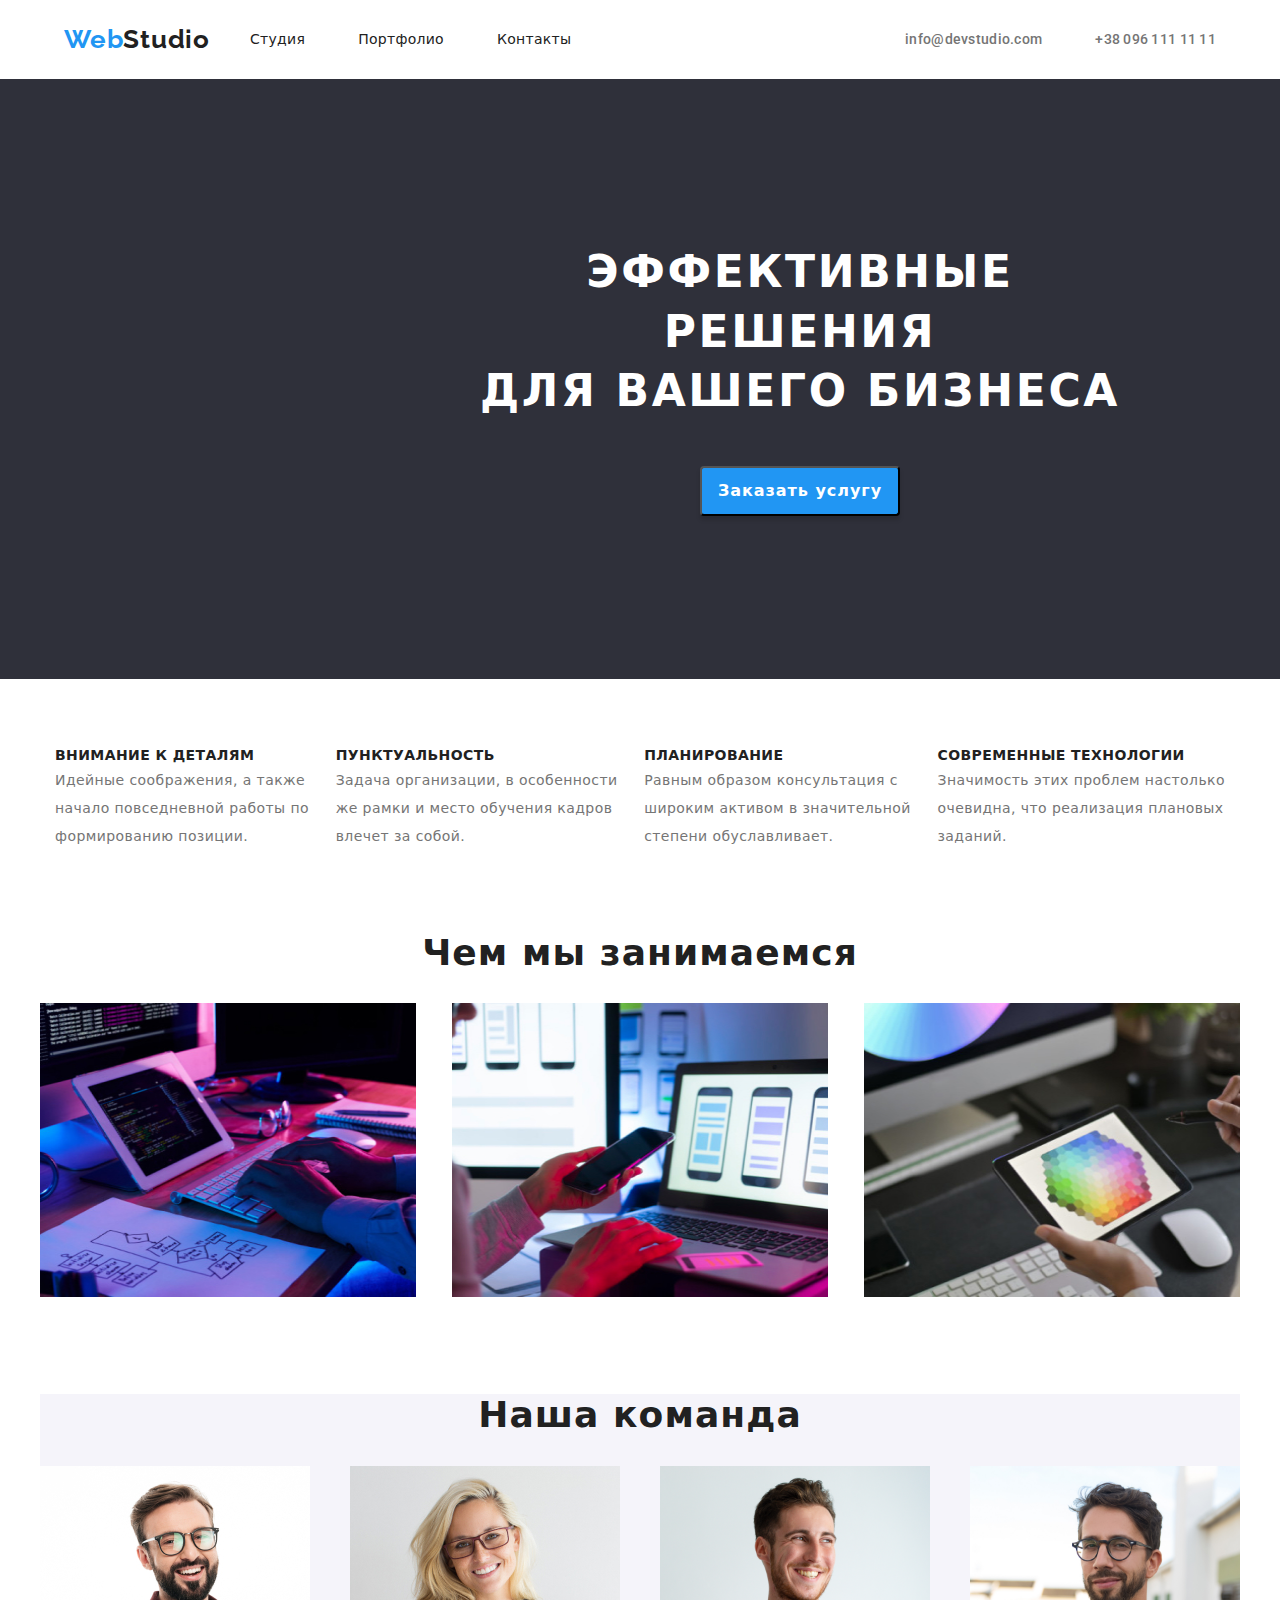
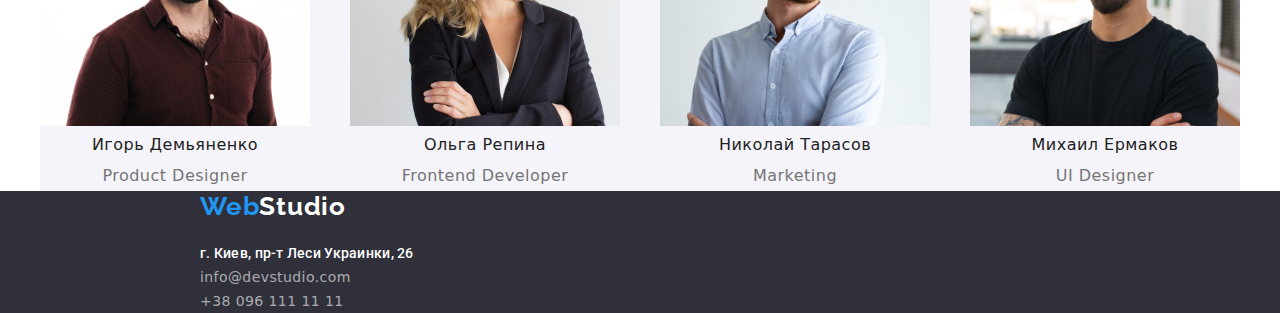
==== index.html @ b2a63601 "ы" ====
<!DOCTYPE html>
<html lang="en">
<head>
    <meta charset="UTF-8">
    <meta http-equiv="X-UA-Compatible" content="IE=edge">
    <meta name="viewport" content="width=device-width, initial-scale=1.0">
    <title>Document</title>
    <link rel="stylesheet" href="./css/styles.css">
    <link rel="preconnect" href="https://fonts.googleapis.com">
<link rel="preconnect" href="https://fonts.gstatic.com" crossorigin>
<link href="https://fonts.googleapis.com/css2?family=Raleway:wght@700&family=Roboto:wght@400;500;700;900&display=swap" rel="stylesheet">
<link rel="stylesheet" href="https://cdn.jsdelivr.net/npm/modern-normalize@1.1.0/modern-normalize.min.css">
</head>
<body>

<header class="container">
        <nav class="conteiner-item">
            <a class="headr-logo" href=""><span>Web</span>Studio</a>
            <ul class="list-nav">
                <li  class="item"><a href="#" class="navigations-list">Студия</a></li>
                <li class="item"><a href="./portfolio.html" class="navigations-list">Портфолио</a></li>
                <li class="item"><a href="#" class="navigations-list">Контакты</a></li>
            </ul>
        </nav>
        <ul class="contact-header">
            <li class="item"><a href="mailto:info@devstudio.com" class="contact-link-headr">info@devstudio.com</a></li>
            <li class="item" ><a href="tel:+380961111111" class="contact-link-headr">+38 096 111 11 11</a></li>
        </ul>
</header>
<main>
    <section class="hero">
    <h1 class="hero-style">Эффективные решения <br> для вашего бизнеса</h1>
    <div class="button">
            <button type="button" class="button-main">Заказать услугу</button>
    </div>
    </section>
    <section class="container-peculiarities">
        <div class="container-list">
        <ul class="card-set">
            <li class="item-peculiarities">
                <div class="item-card">
                <h2 class="work">Внимание к деталям</h2>
                <p class="texts">Идейные соображения, а также <br> начало повседневной работы по <br> формированию позиции.</p>
                </div>
            </li>

            <li class="item-peculiarities">
                <div class="item-card">
                <h2 class="work">Пунктуальность</h2>
                <p class="texts">Задача организации, в особенности <br> же рамки и место обучения кадров <br> влечет за собой.</p>
            </div>
            </li>
            <li class="item-peculiarities">
                <div class="item-card">
                <h2 class="work">Планирование</h2>
                <p class="texts">Равным образом консультация с <br> широким активом в значительной <br> степени обуславливает.</p>
                </div>
            </li>
            <li class="item-peculiarities">
                <div class="item-card">
                <h2 class="work">Современные технологии</h2>
                <p class="texts">Значимость этих проблем настолько <br> очевидна, что реализация плановых <br> заданий.</p>
                </div>
            </li>
        </ul>
    </div>
    </section>
    <section class="container-main">
        <div class="name-main">
        <h2 class="work-m">Чем мы занимаемся</h2>
    </div>
        <ul class="main-work">
            <div class="work-img">
            <li><img src="./images/im1.jpg" width="376" height="294" alt="разработка сайтов"></li>
            <li><img src="./images/im2.jpg" width="376" height="294" alt="кроссплатформенность"></li>
            <li><img src="./images/im3.jpg" width="376" height="294" alt="веб дизайн"></li>
            </div>
        </ul>
    </section>
    <section class="list-team">
        <div class="name-main">
        <h2 class="work-m">Наша команда</h2>
    </div>
        <ul class="list-m">
            <div class="list">
            <li class="list-teams">
                <img src="./images/im4.jpg" width="270" height="260" alt="фото Игорь Демьяненко">
                <h2 class="list-name">Игорь Демьяненко</h2>
                <p class="list-photo">Product Designer</p>
            </li>
            <li class="list-teams"><img src="./images/im6.jpg" width="270" height="260" alt="фото Ольга Репина">
            <h2 class="list-name">Ольга Репина</h2>
            <p class="list-photo">Frontend Developer</p>
            </li>
            <li class="list-teams"><img src="./images/im7.jpg" width="270" height="260" alt="фото Николай Тарасов">
            <h2 class="list-name">Николай Тарасов</h2>
            <p class="list-photo">Marketing</p>
            </li>
            <li class="list-teams"><img src="./images/im8.jpg" width="270" height="260" alt="фото Михаил Ермаков">
            <h2 class="list-name">Михаил Ермаков</h2>
            <p class="list-photo">UI Designer</p>
            </li>
            </div>
        </ul>
    </section>
</main>
<footer class="informations">
    <section class="footer-informations">
        <div class="logo-footer2">
            <a class="logo-footer" href=""><span>Web</span>Studio</a>
        </div>
        <div class="logo-footer2">
            <address class="add">г. Киев, пр-т Леси Украинки, 26</address>
        </div>
        <ul class="contact">
            <div class="logo-footer3">
            <li><a href="mailto:info@devstudio.com" class="contact-link">info@devstudio.com</a></li>
            </div>
            <div class="logo-footer4">
            <li><a href="tel:+380961111111" class="contact-link">+38 096 111 11 11</a></li>
            </div>
        </ul>
    </section>
</footer>
</body>
</html>
---- css/styles.css ----
:root {
  --akcent-color: #2196f3;
  --second-color: #757575;
  --background: #f5f4fa;
  --white-color: #ffffff;
  --color-text: #212121;
}
body{
    font-family: 'Roboto', sans-serif;
    background-color: var(--white-color);
    color: #212121;
    font-style: normal;
    font-weight: normal;
    font-size: 16px;
    line-height: 1;
    font-weight: 400;

  }
h1,
h2,
h3,
h4,
h5,
h6,
p,
ul{
    margin: 0;
}
.headr-logo{
  font-family: 'Raleway';
  font-style: normal;
  font-weight: bold;
  font-size: 26px;
  line-height: 1.19;
  letter-spacing: 0.03em;
  color: var(--color-text);
  text-decoration: none;
  display: flex;
}
.headr-logo:focus, .headr-logo:hover{
  text-decoration: underline var(--akcent-color);
}
.navigations-list{
  font-size: 14px;
  font-weight: 500;
  line-height: 1.1;
  letter-spacing: 0.02em;
  color: var(--color-text);
  text-decoration: none;

}
.contact-link{
  font-style: normal;
  font-weight: 500;
  text-decoration: none;
  font-size: 14px;
  line-height: 1.7;
  letter-spacing: 0.03em;
  color: rgba(255, 255, 255, 0.6);
}
.button-main:focus,
.button-main:hover,
.button-main{
  color: var(--white-color);
  background: var(--akcent-color);
  font-weight: 700;
  font-size: 16px;
  line-height: 1.8;
  letter-spacing: 0.06em;
  box-shadow: 0px 4px 4px rgba(0, 0, 0, 0.15);
  border-radius: 4px;
  cursor: pointer;
}
.button-control:focus,
.button-control:hover{
color: var(--akcent-color);
cursor: pointer;
}
h2{
font-size: 18px;
line-height: 0.44;
letter-spacing: 0.06em;
}
.texts{
font-size: 14px;
line-height: 2;
letter-spacing: 0.03em;
color: var(--second-color)

}
.text{
line-height: 1.9;
letter-spacing: 0.03em;
color: var(--second-color)
}
.list-photo{
font-size: 16px;
line-height: 1.9;
letter-spacing: 0.03em;
color: var(--second-color)
}
.list-name{
  font-weight: 500;
  font-size: 16px;
  line-height: 1.9;
  letter-spacing: 0.03em;
}
.navigations-list:hover, .contact-link:hover, .navigations-list:focus, .contact-link:focus, .contact-link-headr:focus, .contact-link-headr:hover{
color: var(--akcent-color)
}
li{
  list-style-type:none;
}
.add{
  font-family: 'Roboto';
  font-style: normal;
  font-weight: 500;
  font-size: 14px;
  line-height: 1.7;
  letter-spacing: 0.02em;
color: var(--white-color);
margin-top: 20px;
text-decoration: none;
}
footer{
  background-color: #2F303A;
}
.button-control{
  font-family: 'Roboto';
  font-weight: 500;
  font-size: 16px;
  line-height: 1.6;
  text-align: center;
  letter-spacing: 0.03em;
  color: var(--color-text);
  background-color: var(--background);
  border: none;
  border-radius: 4px;
  cursor: pointer;
}
.work{
font-size: 14px;
font-weight: 700;
font-weight: bold;
font-size: 14px;
line-height: 1.4;
letter-spacing: 0.03em;
text-transform: uppercase;
  
}
.logo-footer{
  font-family: 'Raleway';
  font-style: normal;
  font-weight: bold;
  font-size: 26px;
  line-height: 1.19;
  letter-spacing: 0.03em;
  color:var(--white-color);
  text-decoration: none;
}
.logo-footer span, .headr-logo span{
  color: var(--akcent-color)
}
.list-team{
background-color: var(--background);
font-size: 16px;
font-weight: 500;
line-height: 1.2;
letter-spacing: 0.03em;
}
.color-hero{
  background-color: var(--white-color)
}
.headr-logo, .logo-list{
  cursor: pointer;
}
.work-m{
  font-weight: bold;
  font-size: 36px;
  line-height: 1.16;
  letter-spacing: 0.03em;
  color: var(--color-text)
}
.hero-style{
  font-weight: 900;
  font-size: 44px;
  line-height: 1.36;
  text-align: center;
  letter-spacing: 0.06em;
  text-transform: uppercase;
  color: var(--white-color);
}
.hero{
  background-color: #2F303A;
}
.contact-link-headr{
font-family:'Roboto';
font-style: normal;
font-weight: 500;
font-size: 14px;
line-height: 1.4;
letter-spacing: 0.02em;
color: var(--second-color);
text-decoration: none;
}
.meta-if{
font-weight: bold;
font-size: 18px;
line-height: 2;
letter-spacing: 0.06em;
color: var(--color-text);
}
.container{
  display: flex;
  width: 1200px;
  margin-left: auto;
  margin-right: auto;
  align-items: center;
  padding: 24px;
}
.contact-header{
  display: flex;
  margin-left: auto;
  align-items: center;
  justify-content: space-between;
  padding: 0;
}
.conteiner-item{
  display: flex;
  align-items: center;
}
.list-nav{
display: flex;
align-items: center
}
.contact-header .item:not(:last-child){
  margin-right: 53px;
}
.list-nav .item:not(:last-child){
  margin-right: 53px;
}
.hero{
  display: flex;
  width: 1600px;
  height: 600px;
  margin-left: auto;
  margin-right: auto;
  margin-bottom: 67px;
flex-direction: column;
align-items: center;
justify-content: center;
  
}
.hero-style{
  display: block;
  width: 696px;
}
.button-main{
  display: flex;
  width: 200px;
  height: 50px;
  align-items: center;
  justify-content: center;
  align-items: center;
  margin-top: 45px;
}
.card-set{
  display: flex;
  width: 1170px;
  margin-left: auto;
  margin-right: auto;
  margin-bottom: 82px;
  padding: 0;
  justify-content: space-between;
}
.container-main{
  width: 1200px;
  margin-left: auto;
  margin-right: auto;
  margin-bottom: 94px;
  text-align: center;
}
  .name-main{
    display: flex;
    margin-bottom: 30px;
    text-align: center;
    justify-content: space-around;
}
.work-img{
  display: flex;
  justify-content: space-between;
}
.main-work{
  padding: 0;
}

.list-team{
  width: 1200px;
  margin-left: auto;
  margin-right: auto;
  align-items: flex-start;
}
.list-m{
  padding: 0;
}
  
.list{
  display: flex;
  flex-basis: calc(100%/ 4);
  flex-wrap: wrap;
  padding: 0;
  list-style: none;
  justify-content: space-between;
  text-align: center;}
  
.footer-informations{
  width: 1600px;
  margin-left: auto; 
  margin-right: auto; 
  text-align: left;
}
.logo-footer2, .logo-footer3, .logo-footer4{
  display: flex;
  width: 1200px;
  margin-left: auto; 
  margin-right: auto;
  padding: 0;
}
.contact{
  padding: 0;
}

.struducture{
  max-width: 1200px;
  padding: 5px;
  margin-left: auto;
  margin-right: auto;
  margin-bottom: 18px;
}
.button-cont{
  width: 611px;
  text-align: center;
  margin-left: auto;
  margin-right: auto;
  padding: 0;
}
.button-cont{
width: 611px;
display: flex;
text-align: center;
margin-left: auto;
margin-right: auto;
margin-bottom: 50px;
}
.button-control{
  display: block;
  margin-left: auto;
  margin-right: auto;
}
.meta{
  display: flex;
  flex-basis: calc(100%/ 9);
  flex-wrap: wrap;
  padding: 0;
  list-style: none;
  justify-content: space-between;
  text-align: left;
  align-items: flex-start;
}
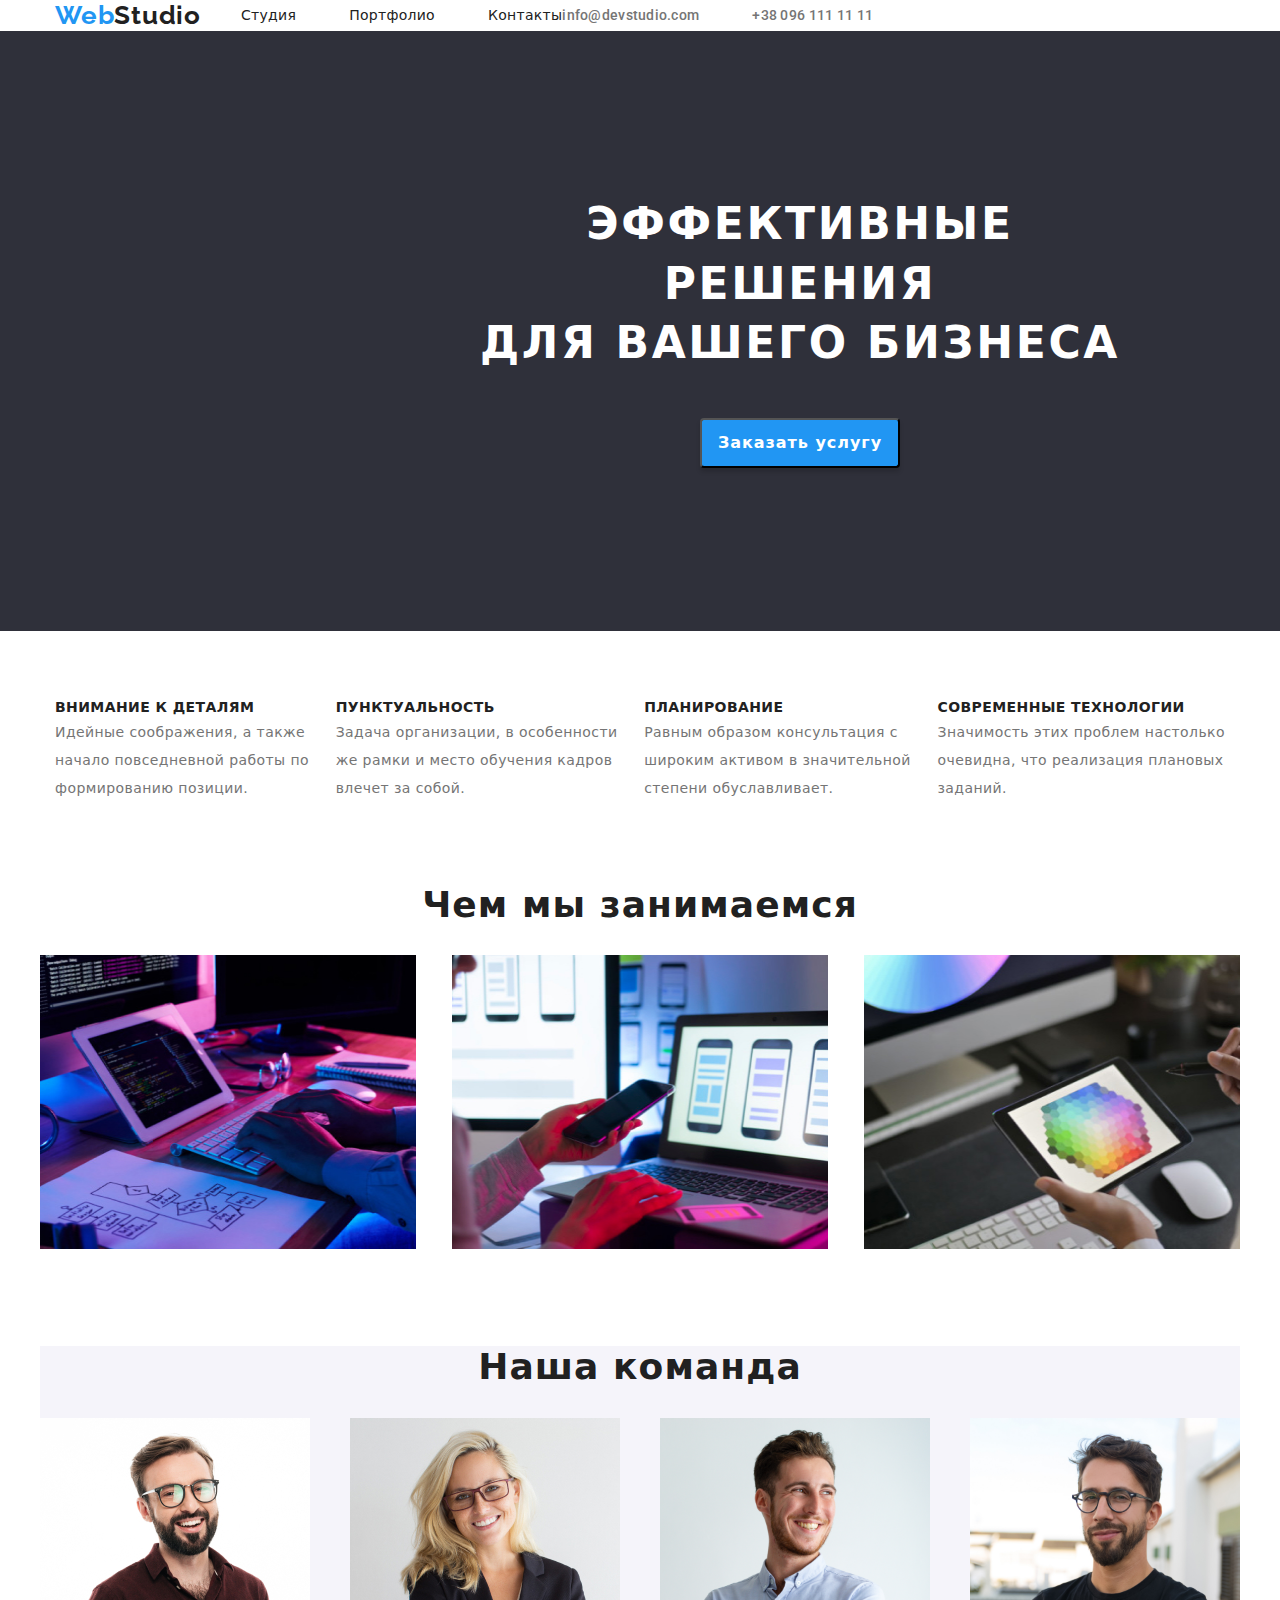
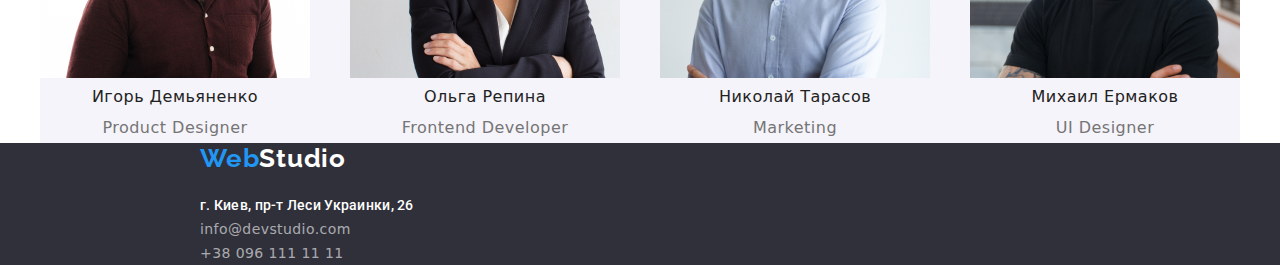
==== commit 563bcd67: "ы" ====
--- a/index.html
+++ b/index.html
@@ -13,7 +13,8 @@
 </head>
 <body>
 
-<header class="container">
+<header class="header">
+    <div class="container">
         <nav class="conteiner-item">
             <a class="headr-logo" href=""><span>Web</span>Studio</a>
             <ul class="list-nav">
@@ -22,10 +23,13 @@
                 <li class="item"><a href="#" class="navigations-list">Контакты</a></li>
             </ul>
         </nav>
+        </div>
+        <div class="container">
         <ul class="contact-header">
             <li class="item"><a href="mailto:info@devstudio.com" class="contact-link-headr">info@devstudio.com</a></li>
             <li class="item" ><a href="tel:+380961111111" class="contact-link-headr">+38 096 111 11 11</a></li>
         </ul>
+    </div>
 </header>
 <main>
     <section class="hero">
--- a/css/styles.css
+++ b/css/styles.css
@@ -211,13 +211,24 @@
 letter-spacing: 0.06em;
 color: var(--color-text);
 }
+header{
+  display: flex;
+  width: 1200px;
+  margin-left: auto;
+  margin-right: auto;
+  align-items: center;
+  padding-left: 15px;
+  padding-right: 15px;
+}
+}
 .container{
-  display: flex;
-  width: 1200px;
-  margin-left: auto;
-  margin-right: auto;
-  align-items: center;
-  padding: 24px;
+  /* display: flex;
+  width: 1200px;
+  margin-left: auto;
+  margin-right: auto;
+  align-items: center;
+  padding-left: 15px;
+  padding-right: 15px; */
 }
 .contact-header{
   display: flex;
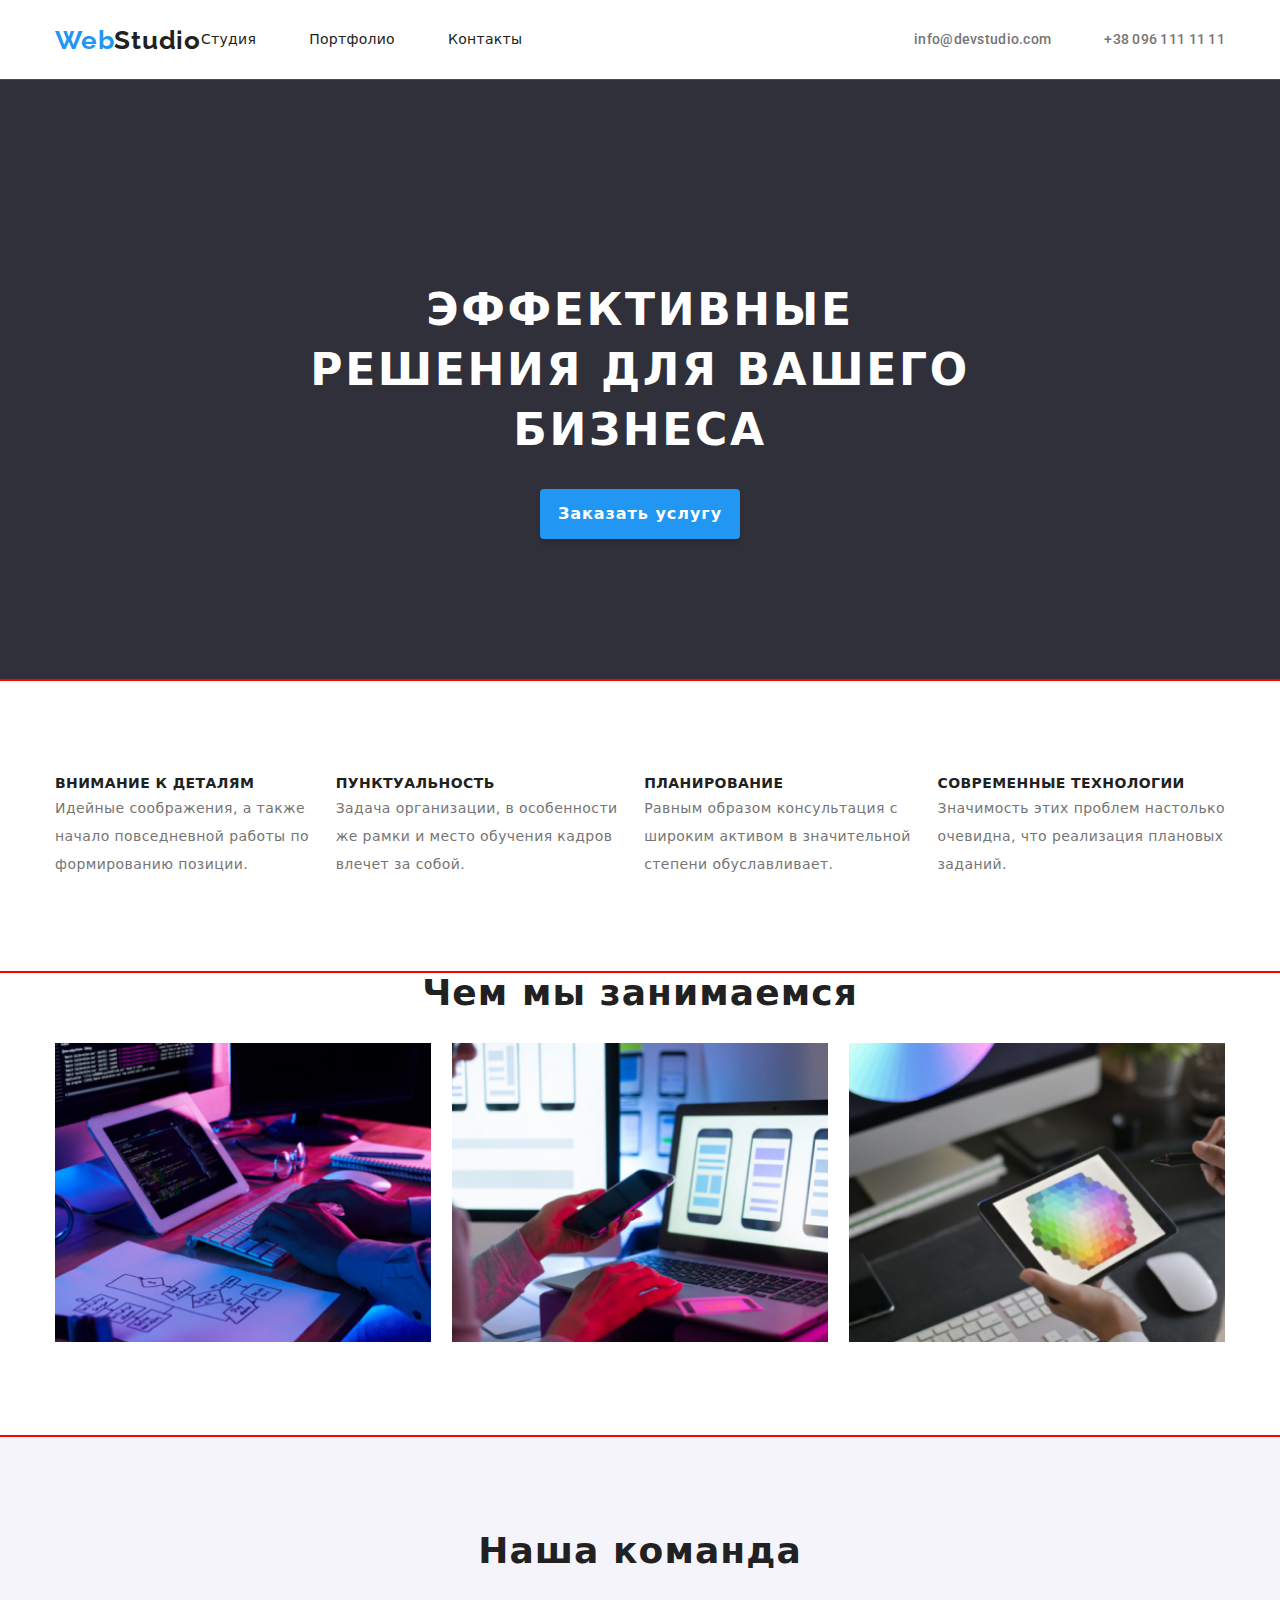
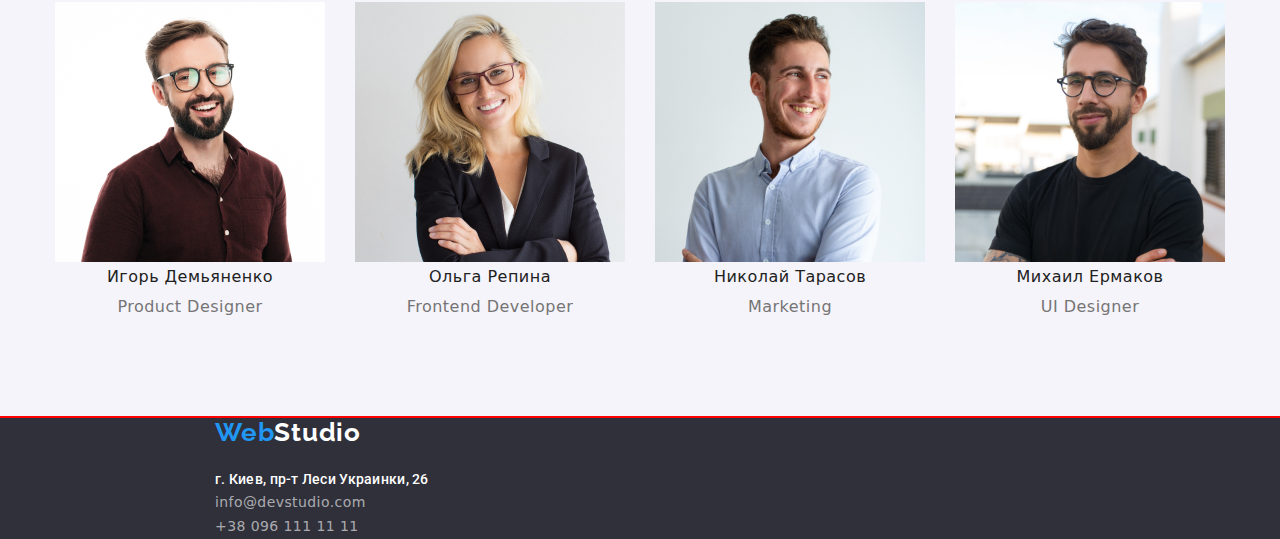
==== commit c7571deb: "help" ====
--- a/index.html
+++ b/index.html
@@ -14,17 +14,21 @@
 <body>
 
 <header class="header">
-    <div class="container">
+    <div class="container header-flex-container">
         <nav class="conteiner-item">
             <a class="headr-logo" href=""><span>Web</span>Studio</a>
             <ul class="list-nav">
-                <li  class="item"><a href="#" class="navigations-list">Студия</a></li>
-                <li class="item"><a href="./portfolio.html" class="navigations-list">Портфолио</a></li>
-                <li class="item"><a href="#" class="navigations-list">Контакты</a></li>
+                <li  class="item">
+                    <a href="#" class="navigations-list">Студия</a>
+                </li>
+                <li class="item">
+                    <a href="./portfolio.html" class="navigations-list">Портфолио</a>
+                </li>
+                <li class="item">
+                    <a href="#" class="navigations-list">Контакты</a>
+                </li>
             </ul>
-        </nav>
-        </div>
-        <div class="container">
+        </nav>               
         <ul class="contact-header">
             <li class="item"><a href="mailto:info@devstudio.com" class="contact-link-headr">info@devstudio.com</a></li>
             <li class="item" ><a href="tel:+380961111111" class="contact-link-headr">+38 096 111 11 11</a></li>
@@ -32,14 +36,17 @@
     </div>
 </header>
 <main>
-    <section class="hero">
-    <h1 class="hero-style">Эффективные решения <br> для вашего бизнеса</h1>
-    <div class="button">
-            <button type="button" class="button-main">Заказать услугу</button>
-    </div>
+    <section class="hero outline">
+        <div class="container">
+            <h1 class="hero-style">Эффективные решения для вашего бизнеса</h1>
+            <div class="button-main-flex">
+                <button type="button" class="button-main">Заказать услугу</button>  
+            </div>                     
+        </div>   
     </section>
-    <section class="container-peculiarities">
-        <div class="container-list">
+    
+    <section class="container-peculiarities section outline">
+        <div class="container">
         <ul class="card-set">
             <li class="item-peculiarities">
                 <div class="item-card">
@@ -47,7 +54,6 @@
                 <p class="texts">Идейные соображения, а также <br> начало повседневной работы по <br> формированию позиции.</p>
                 </div>
             </li>
-
             <li class="item-peculiarities">
                 <div class="item-card">
                 <h2 class="work">Пунктуальность</h2>
@@ -69,61 +75,71 @@
         </ul>
     </div>
     </section>
-    <section class="container-main">
-        <div class="name-main">
-        <h2 class="work-m">Чем мы занимаемся</h2>
-    </div>
-        <ul class="main-work">
-            <div class="work-img">
-            <li><img src="./images/im1.jpg" width="376" height="294" alt="разработка сайтов"></li>
-            <li><img src="./images/im2.jpg" width="376" height="294" alt="кроссплатформенность"></li>
-            <li><img src="./images/im3.jpg" width="376" height="294" alt="веб дизайн"></li>
+
+    <section class="container-main section outline">
+        <div class="container">
+            <div class="name-main">
+                <h2 class="work-m">Чем мы занимаемся</h2>
             </div>
-        </ul>
+            <ul class="main-work">
+                <div class="work-img">
+                    <li><img src="./images/im1.jpg" width="376" height="294" alt="разработка сайтов"></li>
+                    <li><img src="./images/im2.jpg" width="376" height="294" alt="кроссплатформенность"></li>
+                    <li><img src="./images/im3.jpg" width="376" height="294" alt="веб дизайн"></li>
+                </div>
+            </ul>
+        </div>        
     </section>
-    <section class="list-team">
-        <div class="name-main">
-        <h2 class="work-m">Наша команда</h2>
-    </div>
-        <ul class="list-m">
-            <div class="list">
-            <li class="list-teams">
-                <img src="./images/im4.jpg" width="270" height="260" alt="фото Игорь Демьяненко">
-                <h2 class="list-name">Игорь Демьяненко</h2>
-                <p class="list-photo">Product Designer</p>
-            </li>
-            <li class="list-teams"><img src="./images/im6.jpg" width="270" height="260" alt="фото Ольга Репина">
-            <h2 class="list-name">Ольга Репина</h2>
-            <p class="list-photo">Frontend Developer</p>
-            </li>
-            <li class="list-teams"><img src="./images/im7.jpg" width="270" height="260" alt="фото Николай Тарасов">
-            <h2 class="list-name">Николай Тарасов</h2>
-            <p class="list-photo">Marketing</p>
-            </li>
-            <li class="list-teams"><img src="./images/im8.jpg" width="270" height="260" alt="фото Михаил Ермаков">
-            <h2 class="list-name">Михаил Ермаков</h2>
-            <p class="list-photo">UI Designer</p>
-            </li>
+
+    <section class="list-team section outline">
+        <div class="container">
+            <div class="name-main">
+                <h2 class="work-m">Наша команда</h2>
             </div>
-        </ul>
+            <ul class="list-m">
+                <div class="list">
+                    <li class="list-teams">
+                        <img src="./images/im4.jpg" width="270" height="260" alt="фото Игорь Демьяненко">
+                        <h2 class="list-name">Игорь Демьяненко</h2>
+                        <p class="list-photo">Product Designer</p>
+                    </li>
+                    <li class="list-teams"><img src="./images/im6.jpg" width="270" height="260" alt="фото Ольга Репина">
+                        <h2 class="list-name">Ольга Репина</h2>
+                        <p class="list-photo">Frontend Developer</p>
+                    </li>
+                    <li class="list-teams"><img src="./images/im7.jpg" width="270" height="260" alt="фото Николай Тарасов">
+                        <h2 class="list-name">Николай Тарасов</h2>
+                        <p class="list-photo">Marketing</p>
+                    </li>
+                    <li class="list-teams"><img src="./images/im8.jpg" width="270" height="260" alt="фото Михаил Ермаков">
+                        <h2 class="list-name">Михаил Ермаков</h2>
+                        <p class="list-photo">UI Designer</p>
+                    </li>
+                </div>
+            </ul>
+        </div>       
     </section>
 </main>
-<footer class="informations">
+
+<footer class="informations outline">
     <section class="footer-informations">
-        <div class="logo-footer2">
-            <a class="logo-footer" href=""><span>Web</span>Studio</a>
+        <div class="container">
+            <div class="logo-footer2">
+                <a class="logo-footer" href=""><span>Web</span>Studio</a>
+            </div>
+            <div class="logo-footer2">
+                <address class="add">г. Киев, пр-т Леси Украинки, 26</address>
+            </div>
+            <ul class="contact">
+                <div class="logo-footer3">
+                    <li><a href="mailto:info@devstudio.com" class="contact-link">info@devstudio.com</a></li>
+                </div>
+                <div class="logo-footer4">
+                    <li><a href="tel:+380961111111" class="contact-link">+38 096 111 11 11</a></li>
+                </div>
+            </ul>
         </div>
-        <div class="logo-footer2">
-            <address class="add">г. Киев, пр-т Леси Украинки, 26</address>
-        </div>
-        <ul class="contact">
-            <div class="logo-footer3">
-            <li><a href="mailto:info@devstudio.com" class="contact-link">info@devstudio.com</a></li>
-            </div>
-            <div class="logo-footer4">
-            <li><a href="tel:+380961111111" class="contact-link">+38 096 111 11 11</a></li>
-            </div>
-        </ul>
+        
     </section>
 </footer>
 </body>
--- a/css/styles.css
+++ b/css/styles.css
@@ -1,4 +1,3 @@
-
 :root {
   --akcent-color: #2196f3;
   --second-color: #757575;
@@ -6,29 +5,65 @@
   --white-color: #ffffff;
   --color-text: #212121;
 }
-body{
-    font-family: 'Roboto', sans-serif;
-    background-color: var(--white-color);
-    color: #212121;
-    font-style: normal;
-    font-weight: normal;
-    font-size: 16px;
-    line-height: 1;
-    font-weight: 400;
-
-  }
+body {
+  font-family: "Roboto", sans-serif;
+  background-color: var(--white-color);
+  color: #212121;
+  font-style: normal;
+  font-weight: normal;
+  font-size: 16px;
+  line-height: 1;
+  font-weight: 400;
+}
 h1,
 h2,
 h3,
 h4,
 h5,
 h6,
-p,
-ul{
-    margin: 0;
-}
-.headr-logo{
-  font-family: 'Raleway';
+p {
+  margin: 0;
+}
+
+ul,
+li {
+  padding: 0;
+  margin: 0;
+}
+
+button {
+  cursor: pointer;
+}
+
+img {
+  display: block;
+  max-width: 100%;
+  height: auto;
+}
+
+.outline {
+  outline: 1px red solid;
+}
+
+.bg {
+  background-color: green;
+}
+
+.container {
+  width: 1200px;
+  margin-left: auto;
+  margin-right: auto;
+  padding-left: 15px;
+  padding-right: 15px;
+}
+
+.section {
+  padding-top: 94px;
+  padding-bottom: 94px;
+}
+
+.headr-logo {
+  font-family: "Raleway";
   font-style: normal;
   font-weight: bold;
   font-size: 26px;
@@ -38,19 +73,19 @@
   text-decoration: none;
   display: flex;
 }
-.headr-logo:focus, .headr-logo:hover{
+.headr-logo:focus,
+.headr-logo:hover {
   text-decoration: underline var(--akcent-color);
 }
-.navigations-list{
+.navigations-list {
   font-size: 14px;
   font-weight: 500;
   line-height: 1.1;
   letter-spacing: 0.02em;
   color: var(--color-text);
   text-decoration: none;
-
-}
-.contact-link{
+}
+.contact-link {
   font-style: normal;
   font-weight: 500;
   text-decoration: none;
@@ -59,9 +94,19 @@
   letter-spacing: 0.03em;
   color: rgba(255, 255, 255, 0.6);
 }
-.button-main:focus,
-.button-main:hover,
-.button-main{
+
+.button-main-flex {
+  display: flex;
+  justify-content: center;
+}
+
+.button-main {
+  display: inline-flex;
+  width: 200px;
+  height: 50px;
+  align-items: center;
+  justify-content: center;
+  align-items: center;
   color: var(--white-color);
   background: var(--akcent-color);
   font-weight: 700;
@@ -69,65 +114,80 @@
   line-height: 1.8;
   letter-spacing: 0.06em;
   box-shadow: 0px 4px 4px rgba(0, 0, 0, 0.15);
+  border-color: transparent;
   border-radius: 4px;
   cursor: pointer;
 }
 .button-control:focus,
-.button-control:hover{
-color: var(--akcent-color);
-cursor: pointer;
-}
-h2{
-font-size: 18px;
-line-height: 0.44;
-letter-spacing: 0.06em;
-}
-.texts{
-font-size: 14px;
-line-height: 2;
-letter-spacing: 0.03em;
-color: var(--second-color)
-
-}
-.text{
-line-height: 1.9;
-letter-spacing: 0.03em;
-color: var(--second-color)
-}
-.list-photo{
-font-size: 16px;
-line-height: 1.9;
-letter-spacing: 0.03em;
-color: var(--second-color)
-}
-.list-name{
-  font-weight: 500;
-  font-size: 16px;
+.button-control:hover {
+  color: var(--akcent-color);
+}
+h2 {
+  font-size: 18px;
+  line-height: 0.44;
+  letter-spacing: 0.06em;
+}
+.texts {
+  font-size: 14px;
+  line-height: 2;
+  letter-spacing: 0.03em;
+  color: var(--second-color);
+}
+.text {
   line-height: 1.9;
   letter-spacing: 0.03em;
-}
-.navigations-list:hover, .contact-link:hover, .navigations-list:focus, .contact-link:focus, .contact-link-headr:focus, .contact-link-headr:hover{
-color: var(--akcent-color)
-}
-li{
-  list-style-type:none;
-}
-.add{
-  font-family: 'Roboto';
+  color: var(--second-color);
+}
+.list-photo {
+  font-size: 16px;
+  line-height: 1.9;
+  letter-spacing: 0.03em;
+  color: var(--second-color);
+}
+.list-name {
+  font-weight: 500;
+  font-size: 16px;
+  line-height: 1.9;
+  letter-spacing: 0.03em;
+}
+.navigations-list:hover,
+.contact-link:hover,
+.navigations-list:focus,
+.contact-link:focus,
+.contact-link-headr:focus,
+.contact-link-headr:hover {
+  color: var(--akcent-color);
+}
+li {
+  list-style-type: none;
+}
+.add {
+  font-family: "Roboto";
   font-style: normal;
   font-weight: 500;
   font-size: 14px;
   line-height: 1.7;
   letter-spacing: 0.02em;
-color: var(--white-color);
-margin-top: 20px;
-text-decoration: none;
-}
-footer{
-  background-color: #2F303A;
-}
-.button-control{
-  font-family: 'Roboto';
+  color: var(--white-color);
+  margin-top: 20px;
+  text-decoration: none;
+}
+footer {
+  background-color: #2f303a;
+}
+
+.button-cont {
+  display: flex;
+  justify-content: center;
+  margin-bottom: 50px;
+}
+
+.button-control:not(:last-child) {
+  margin-right: 8px;
+}
+
+.btn-control {
+  padding: 6px 22px;
   font-weight: 500;
   font-size: 16px;
   line-height: 1.6;
@@ -139,50 +199,60 @@
   border-radius: 4px;
   cursor: pointer;
 }
-.work{
-font-size: 14px;
-font-weight: 700;
-font-weight: bold;
-font-size: 14px;
-line-height: 1.4;
-letter-spacing: 0.03em;
-text-transform: uppercase;
-  
-}
-.logo-footer{
-  font-family: 'Raleway';
+
+.container-main.section {
+  padding-top: 0;
+}
+
+.work {
+  font-size: 14px;
+  font-weight: 700;
+  font-weight: bold;
+  font-size: 14px;
+  line-height: 1.4;
+  letter-spacing: 0.03em;
+  text-transform: uppercase;
+}
+.logo-footer {
+  font-family: "Raleway";
   font-style: normal;
   font-weight: bold;
   font-size: 26px;
   line-height: 1.19;
   letter-spacing: 0.03em;
-  color:var(--white-color);
-  text-decoration: none;
-}
-.logo-footer span, .headr-logo span{
-  color: var(--akcent-color)
-}
-.list-team{
-background-color: var(--background);
-font-size: 16px;
-font-weight: 500;
-line-height: 1.2;
-letter-spacing: 0.03em;
-}
-.color-hero{
-  background-color: var(--white-color)
-}
-.headr-logo, .logo-list{
+  color: var(--white-color);
+  text-decoration: none;
+}
+.logo-footer span,
+.headr-logo span {
+  color: var(--akcent-color);
+}
+.list-team {
+  background-color: var(--background);
+  font-size: 16px;
+  font-weight: 500;
+  line-height: 1.2;
+  letter-spacing: 0.03em;
+}
+.color-hero {
+  background-color: var(--white-color);
+}
+.headr-logo,
+.logo-list {
   cursor: pointer;
 }
-.work-m{
+.work-m {
   font-weight: bold;
   font-size: 36px;
   line-height: 1.16;
   letter-spacing: 0.03em;
-  color: var(--color-text)
-}
-.hero-style{
+  color: var(--color-text);
+}
+.hero-style {
+  max-width: 696px;
+  margin-left: auto;
+  margin-right: auto;
+  margin-bottom: 30px;
   font-weight: 900;
   font-size: 44px;
   line-height: 1.36;
@@ -191,187 +261,122 @@
   text-transform: uppercase;
   color: var(--white-color);
 }
-.hero{
-  background-color: #2F303A;
-}
-.contact-link-headr{
-font-family:'Roboto';
-font-style: normal;
-font-weight: 500;
-font-size: 14px;
-line-height: 1.4;
-letter-spacing: 0.02em;
-color: var(--second-color);
-text-decoration: none;
-}
-.meta-if{
-font-weight: bold;
-font-size: 18px;
-line-height: 2;
-letter-spacing: 0.06em;
-color: var(--color-text);
-}
-header{
-  display: flex;
-  width: 1200px;
-  margin-left: auto;
-  margin-right: auto;
-  align-items: center;
-  padding-left: 15px;
-  padding-right: 15px;
-}
-}
-.container{
-  /* display: flex;
-  width: 1200px;
-  margin-left: auto;
-  margin-right: auto;
-  align-items: center;
-  padding-left: 15px;
-  padding-right: 15px; */
-}
-.contact-header{
-  display: flex;
-  margin-left: auto;
-  align-items: center;
-  justify-content: space-between;
-  padding: 0;
-}
-.conteiner-item{
-  display: flex;
-  align-items: center;
-}
-.list-nav{
-display: flex;
-align-items: center
-}
-.contact-header .item:not(:last-child){
+
+.contact-link-headr {
+  font-family: "Roboto";
+  font-style: normal;
+  font-weight: 500;
+  font-size: 14px;
+  line-height: 1.14;
+  letter-spacing: 0.02em;
+  color: var(--second-color);
+  text-decoration: none;
+}
+.meta-if {
+  font-weight: bold;
+  font-size: 18px;
+  line-height: 2;
+  letter-spacing: 0.06em;
+  color: var(--color-text);
+}
+
+.header-flex-container {
+  display: flex;
+  align-items: center;
+}
+
+.navigations-list,
+.contact-link-headr {
+  display: inline-block;
+  padding: 32px 0;
+}
+
+.contact-header {
+  display: flex;
+  margin-left: auto;
+  align-items: center;
+  justify-content: space-between;
+  padding: 0;
+}
+.conteiner-item {
+  display: flex;
+  align-items: center;
+}
+.list-nav {
+  display: flex;
+  align-items: center;
+}
+.contact-header .item:not(:last-child) {
   margin-right: 53px;
 }
-.list-nav .item:not(:last-child){
+.list-nav .item:not(:last-child) {
   margin-right: 53px;
 }
-.hero{
-  display: flex;
-  width: 1600px;
+.hero {
+  padding: 200px 0;
   height: 600px;
-  margin-left: auto;
-  margin-right: auto;
-  margin-bottom: 67px;
-flex-direction: column;
-align-items: center;
-justify-content: center;
-  
-}
-.hero-style{
+  background-color: #2f303a;
+}
+.hero-style {
   display: block;
   width: 696px;
 }
-.button-main{
-  display: flex;
-  width: 200px;
-  height: 50px;
-  align-items: center;
-  justify-content: center;
-  align-items: center;
-  margin-top: 45px;
-}
-.card-set{
-  display: flex;
-  width: 1170px;
+
+.card-set {
+  display: flex;
+  justify-content: space-between;
+}
+
+.name-main {
+  display: flex;
+  margin-bottom: 30px;
+  text-align: center;
+  justify-content: space-around;
+}
+.work-img {
+  display: flex;
+  justify-content: space-between;
+}
+.main-work {
+  padding: 0;
+}
+
+.list-m {
+  padding: 0;
+}
+
+.list {
+  display: flex;
+  flex-basis: calc(100% / 4);
+  flex-wrap: wrap;
+  padding: 0;
+  list-style: none;
+  justify-content: space-between;
+  text-align: center;
+}
+
+.footer-informations {
+  width: 1600px;
   margin-left: auto;
   margin-right: auto;
-  margin-bottom: 82px;
-  padding: 0;
-  justify-content: space-between;
-}
-.container-main{
-  width: 1200px;
-  margin-left: auto;
-  margin-right: auto;
-  margin-bottom: 94px;
-  text-align: center;
-}
-  .name-main{
-    display: flex;
-    margin-bottom: 30px;
-    text-align: center;
-    justify-content: space-around;
-}
-.work-img{
-  display: flex;
-  justify-content: space-between;
-}
-.main-work{
-  padding: 0;
-}
-
-.list-team{
-  width: 1200px;
-  margin-left: auto;
-  margin-right: auto;
-  align-items: flex-start;
-}
-.list-m{
-  padding: 0;
-}
-  
-.list{
-  display: flex;
-  flex-basis: calc(100%/ 4);
-  flex-wrap: wrap;
-  padding: 0;
-  list-style: none;
-  justify-content: space-between;
-  text-align: center;}
-  
-.footer-informations{
-  width: 1600px;
-  margin-left: auto; 
-  margin-right: auto; 
   text-align: left;
 }
-.logo-footer2, .logo-footer3, .logo-footer4{
-  display: flex;
-  width: 1200px;
-  margin-left: auto; 
-  margin-right: auto;
-  padding: 0;
-}
-.contact{
-  padding: 0;
-}
-
-.struducture{
+
+.contact {
+  padding: 0;
+}
+
+.struducture {
   max-width: 1200px;
   padding: 5px;
   margin-left: auto;
   margin-right: auto;
   margin-bottom: 18px;
 }
-.button-cont{
-  width: 611px;
-  text-align: center;
-  margin-left: auto;
-  margin-right: auto;
-  padding: 0;
-}
-.button-cont{
-width: 611px;
-display: flex;
-text-align: center;
-margin-left: auto;
-margin-right: auto;
-margin-bottom: 50px;
-}
-.button-control{
-  display: block;
-  margin-left: auto;
-  margin-right: auto;
-}
-.meta{
-  display: flex;
-  flex-basis: calc(100%/ 9);
+
+.meta {
+  display: flex;
+  flex-basis: calc(100% / 9);
   flex-wrap: wrap;
   padding: 0;
   list-style: none;
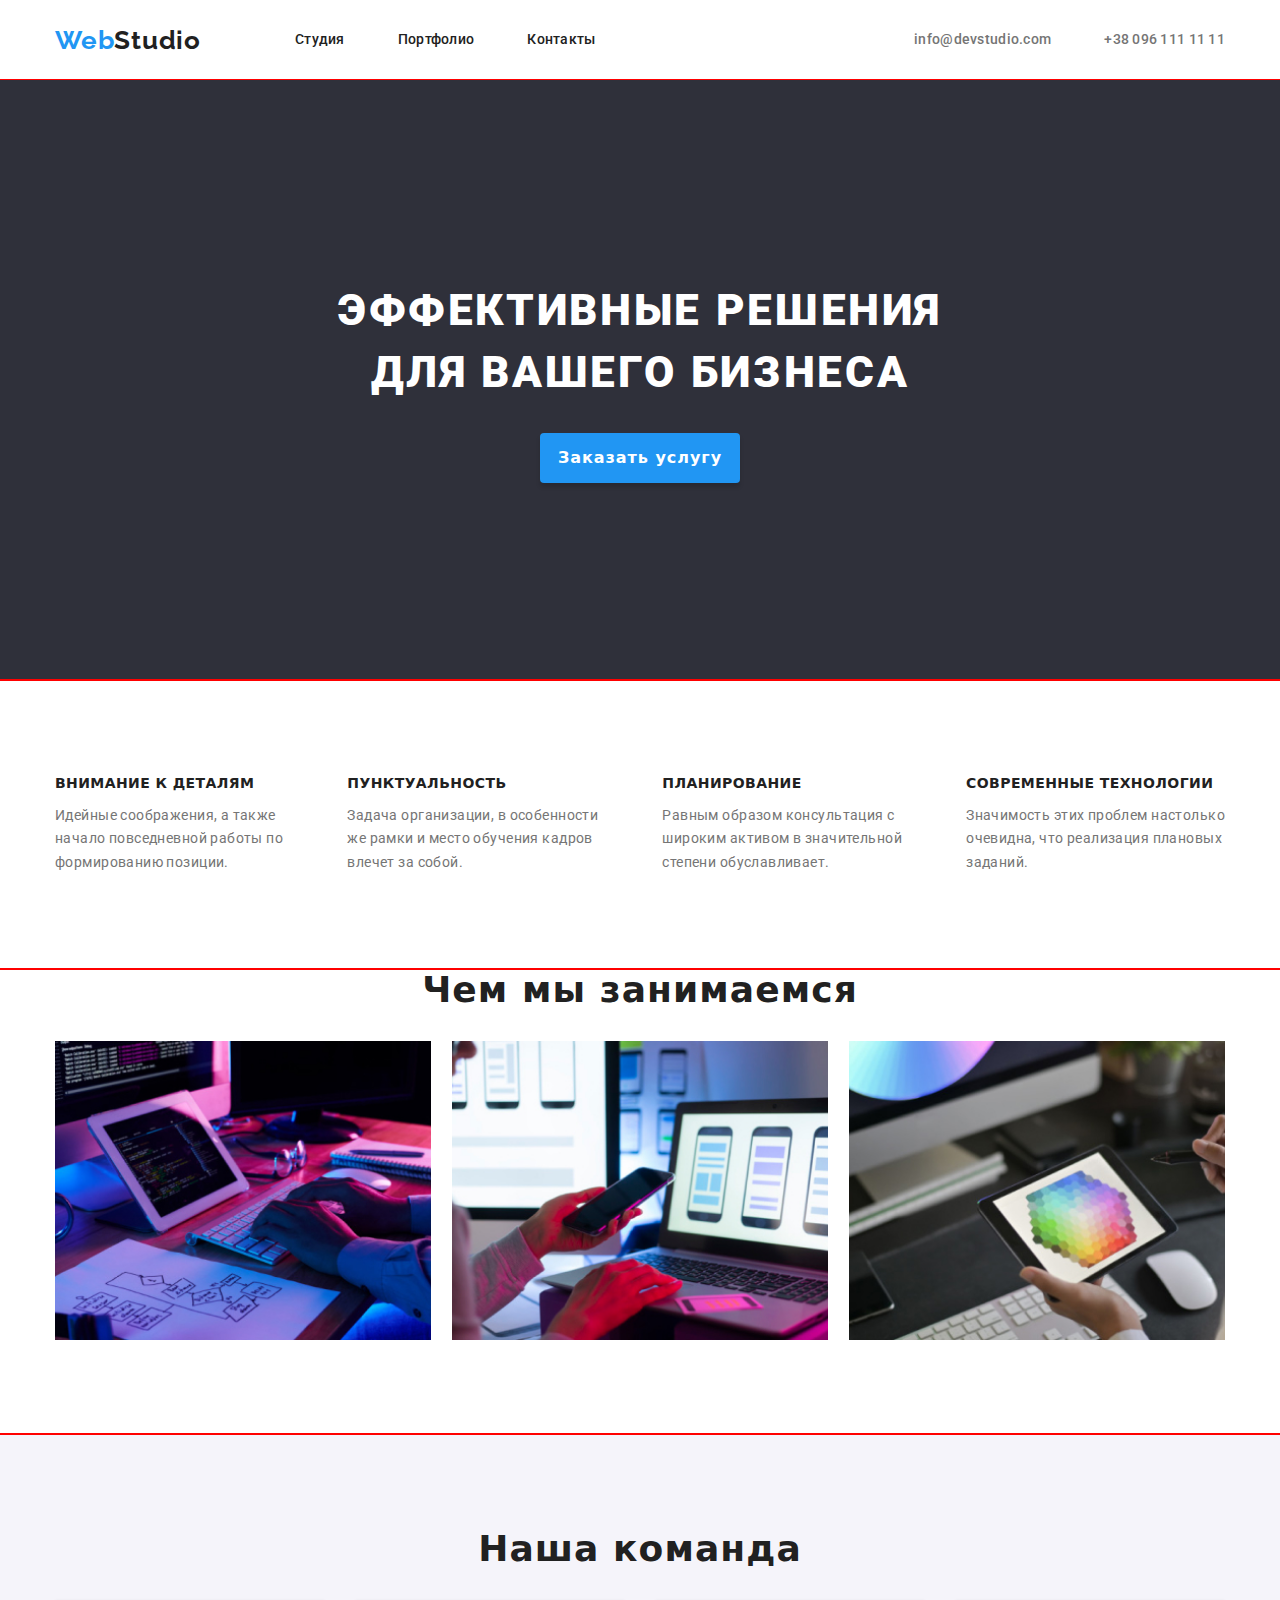
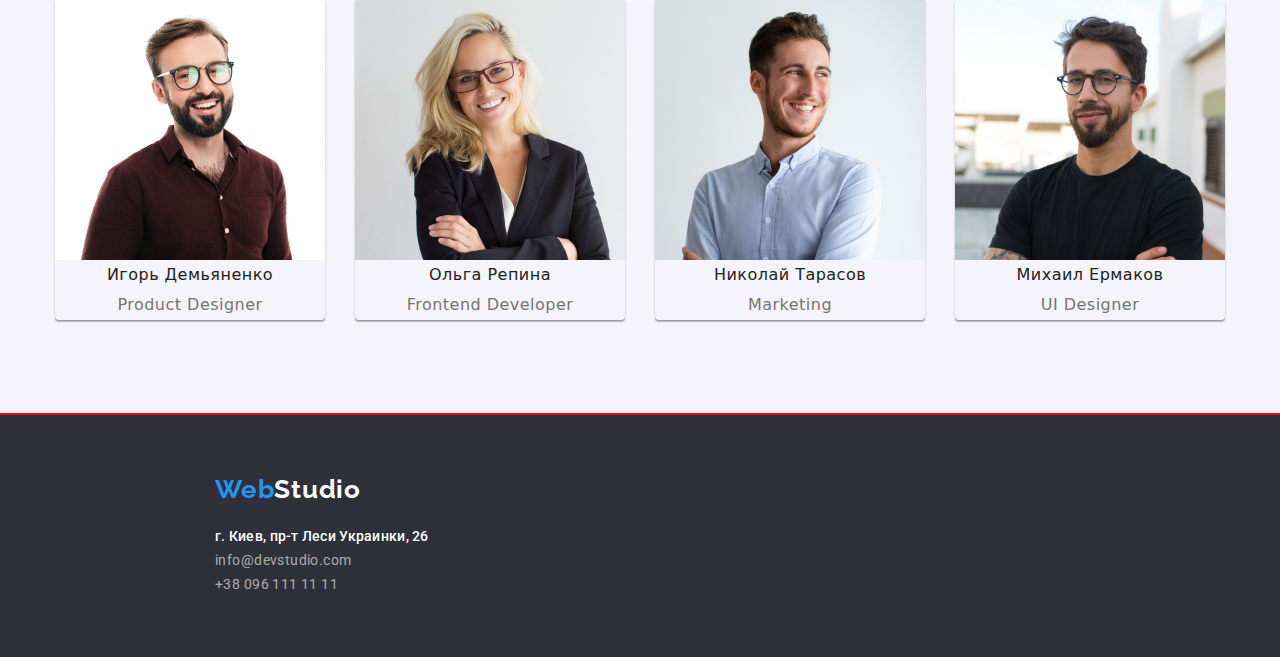
==== commit 2d463cbb: "Update index.html" ====
--- a/index.html
+++ b/index.html
@@ -139,7 +139,6 @@
                 </div>
             </ul>
         </div>
-        
     </section>
 </footer>
 </body>
--- a/css/styles.css
+++ b/css/styles.css
@@ -4,6 +4,7 @@
   --background: #f5f4fa;
   --white-color: #ffffff;
   --color-text: #212121;
+  --accent-btn-color: #188ce8;
 }
 body {
   font-family: "Roboto", sans-serif;
@@ -34,7 +35,10 @@
 button {
   cursor: pointer;
 }
-
+.button:hover,
+.button:focus {
+  background-color: var(--accent-btn-color);
+}
 img {
   display: block;
   max-width: 100%;
@@ -72,26 +76,34 @@
   color: var(--color-text);
   text-decoration: none;
   display: flex;
+  margin-right: 94px;
 }
 .headr-logo:focus,
 .headr-logo:hover {
   text-decoration: underline var(--akcent-color);
 }
 .navigations-list {
-  font-size: 14px;
-  font-weight: 500;
-  line-height: 1.1;
-  letter-spacing: 0.02em;
+  font-family: 'Roboto';
+font-size: 14px;
+font-style: normal;
+font-weight: 500;
+line-height: 1.14;
+letter-spacing: 0.02em;
+text-align: left;
+
   color: var(--color-text);
   text-decoration: none;
 }
 .contact-link {
-  font-style: normal;
-  font-weight: 500;
-  text-decoration: none;
-  font-size: 14px;
-  line-height: 1.7;
-  letter-spacing: 0.03em;
+text-decoration: none;
+font-family: 'Roboto';
+font-size: 14px;
+font-style: normal;
+font-weight: 400;
+line-height: 1.7;
+letter-spacing: 0.03em;
+text-align: left;
+
   color: rgba(255, 255, 255, 0.6);
 }
 
@@ -128,9 +140,14 @@
   letter-spacing: 0.06em;
 }
 .texts {
-  font-size: 14px;
-  line-height: 2;
-  letter-spacing: 0.03em;
+font-family: 'Roboto';
+font-size: 14px;
+font-style: normal;
+font-weight: 400;
+line-height: 1.71;
+letter-spacing: 0.03em;
+text-align: left;
+
   color: var(--second-color);
 }
 .text {
@@ -199,6 +216,11 @@
   border-radius: 4px;
   cursor: pointer;
 }
+.btn-control:hover{
+color: var(--white-color);
+background-color: var(--akcent-color);
+
+}
 
 .container-main.section {
   padding-top: 0;
@@ -212,6 +234,7 @@
   line-height: 1.4;
   letter-spacing: 0.03em;
   text-transform: uppercase;
+  margin-bottom: 10px;
 }
 .logo-footer {
   font-family: "Raleway";
@@ -253,11 +276,13 @@
   margin-left: auto;
   margin-right: auto;
   margin-bottom: 30px;
+  font-family: "Roboto";
+  font-size: 44px;
+  font-style: normal;
   font-weight: 900;
-  font-size: 44px;
-  line-height: 1.36;
+  line-height: 1.4;
+  letter-spacing: 0.06em;
   text-align: center;
-  letter-spacing: 0.06em;
   text-transform: uppercase;
   color: var(--white-color);
 }
@@ -301,6 +326,7 @@
 .conteiner-item {
   display: flex;
   align-items: center;
+  
 }
 .list-nav {
   display: flex;
@@ -317,11 +343,6 @@
   height: 600px;
   background-color: #2f303a;
 }
-.hero-style {
-  display: block;
-  width: 696px;
-}
-
 .card-set {
   display: flex;
   justify-content: space-between;
@@ -360,6 +381,8 @@
   margin-left: auto;
   margin-right: auto;
   text-align: left;
+  padding-top: 60px;
+  padding-bottom: 60px;
 }
 
 .contact {
@@ -384,3 +407,8 @@
   text-align: left;
   align-items: flex-start;
 }
+.list-teams{
+  box-shadow: 0px 1px 3px rgba(0, 0, 0, 0.12), 0px 1px 1px rgba(0, 0, 0, 0.14),
+    0px 2px 1px rgba(0, 0, 0, 0.2);
+  border-radius: 0px 0px 4px 4px;
+}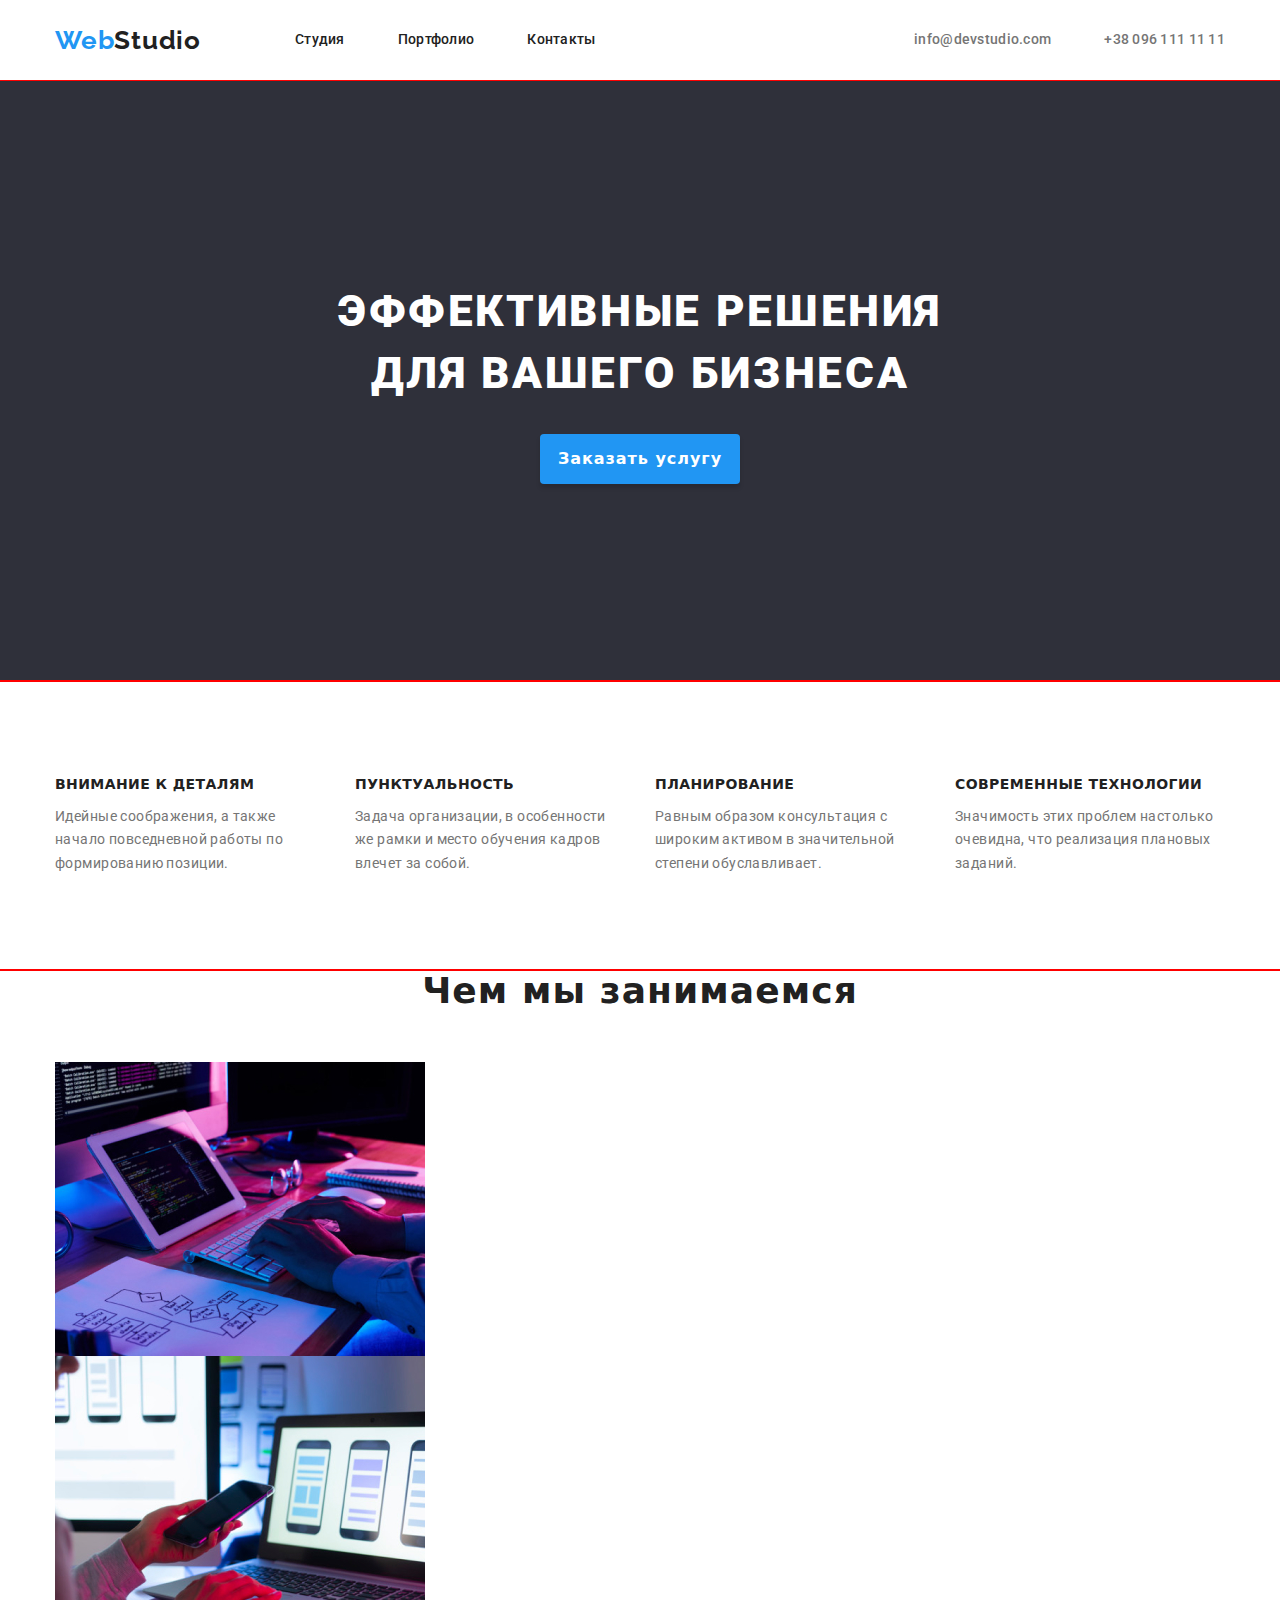
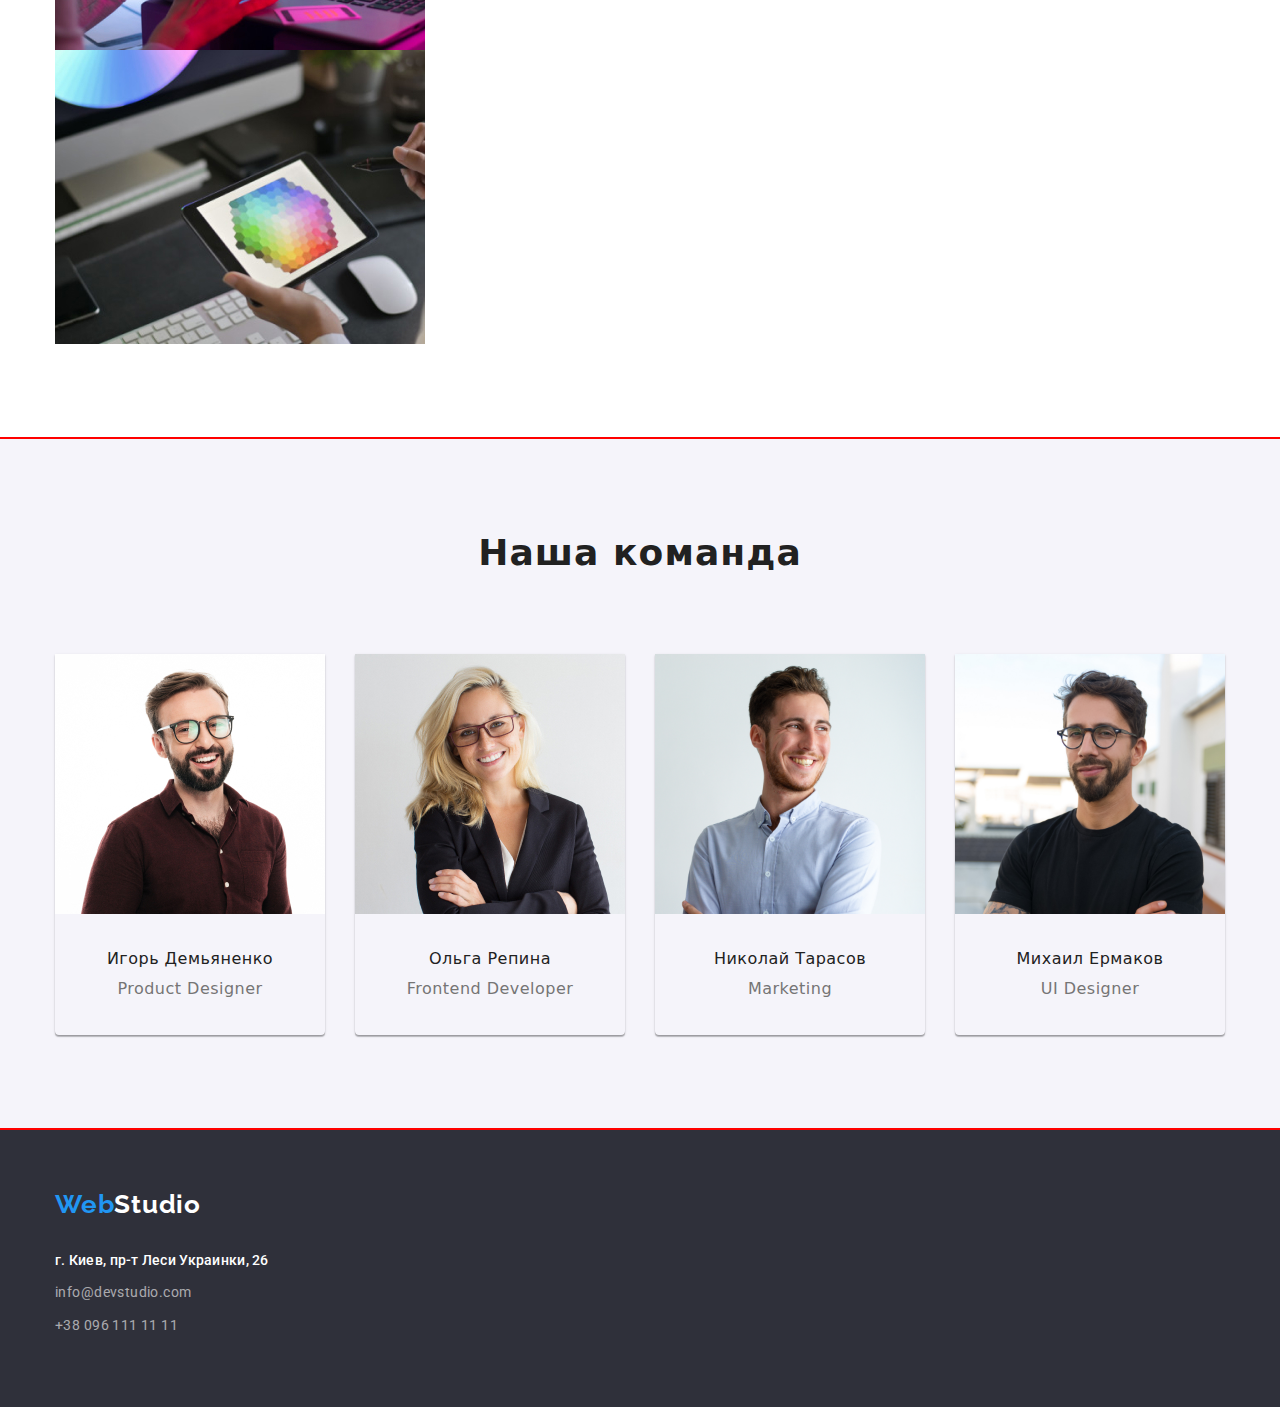
==== commit af17706f: "чя" ====
--- a/index.html
+++ b/index.html
@@ -49,28 +49,20 @@
         <div class="container">
         <ul class="card-set">
             <li class="item-peculiarities">
-                <div class="item-card">
                 <h2 class="work">Внимание к деталям</h2>
-                <p class="texts">Идейные соображения, а также <br> начало повседневной работы по <br> формированию позиции.</p>
-                </div>
+                <p class="texts">Идейные соображения, а также начало повседневной работы по формированию позиции.</p>
             </li>
             <li class="item-peculiarities">
-                <div class="item-card">
                 <h2 class="work">Пунктуальность</h2>
-                <p class="texts">Задача организации, в особенности <br> же рамки и место обучения кадров <br> влечет за собой.</p>
-            </div>
+                <p class="texts">Задача организации, в особенности же рамки и место обучения кадров влечет за собой.</p>
             </li>
             <li class="item-peculiarities">
-                <div class="item-card">
                 <h2 class="work">Планирование</h2>
-                <p class="texts">Равным образом консультация с <br> широким активом в значительной <br> степени обуславливает.</p>
-                </div>
+                <p class="texts">Равным образом консультация с широким активом в значительной степени обуславливает.</p>
             </li>
             <li class="item-peculiarities">
-                <div class="item-card">
                 <h2 class="work">Современные технологии</h2>
-                <p class="texts">Значимость этих проблем настолько <br> очевидна, что реализация плановых <br> заданий.</p>
-                </div>
+                <p class="texts">Значимость этих проблем настолько очевидна, что реализация плановых заданий.</p>
             </li>
         </ul>
     </div>
@@ -78,15 +70,11 @@
 
     <section class="container-main section outline">
         <div class="container">
-            <div class="name-main">
                 <h2 class="work-m">Чем мы занимаемся</h2>
-            </div>
             <ul class="main-work">
-                <div class="work-img">
-                    <li><img src="./images/im1.jpg" width="376" height="294" alt="разработка сайтов"></li>
-                    <li><img src="./images/im2.jpg" width="376" height="294" alt="кроссплатформенность"></li>
-                    <li><img src="./images/im3.jpg" width="376" height="294" alt="веб дизайн"></li>
-                </div>
+                    <li><img src="./images/im1.jpg" width="370" height="294" alt="разработка сайтов"></li>
+                    <li><img src="./images/im2.jpg" width="370" height="294" alt="кроссплатформенность"></li>
+                    <li><img src="./images/im3.jpg" width="370" height="294" alt="веб дизайн"></li>
             </ul>
         </div>        
     </section>
@@ -97,32 +85,37 @@
                 <h2 class="work-m">Наша команда</h2>
             </div>
             <ul class="list-m">
-                <div class="list">
                     <li class="list-teams">
                         <img src="./images/im4.jpg" width="270" height="260" alt="фото Игорь Демьяненко">
+                        <div class="name-m">
                         <h2 class="list-name">Игорь Демьяненко</h2>
                         <p class="list-photo">Product Designer</p>
+                    </div>
                     </li>
                     <li class="list-teams"><img src="./images/im6.jpg" width="270" height="260" alt="фото Ольга Репина">
+                        <div class="name-m">
                         <h2 class="list-name">Ольга Репина</h2>
                         <p class="list-photo">Frontend Developer</p>
+                    </div>
                     </li>
                     <li class="list-teams"><img src="./images/im7.jpg" width="270" height="260" alt="фото Николай Тарасов">
+                        <div class="name-m">
                         <h2 class="list-name">Николай Тарасов</h2>
                         <p class="list-photo">Marketing</p>
+                    </div>
                     </li>
                     <li class="list-teams"><img src="./images/im8.jpg" width="270" height="260" alt="фото Михаил Ермаков">
+                        <div class="name-m">
                         <h2 class="list-name">Михаил Ермаков</h2>
                         <p class="list-photo">UI Designer</p>
+                    </div>
                     </li>
-                </div>
             </ul>
         </div>       
     </section>
 </main>
 
 <footer class="informations outline">
-    <section class="footer-informations">
         <div class="container">
             <div class="logo-footer2">
                 <a class="logo-footer" href=""><span>Web</span>Studio</a>
@@ -131,15 +124,18 @@
                 <address class="add">г. Киев, пр-т Леси Украинки, 26</address>
             </div>
             <ul class="contact">
-                <div class="logo-footer3">
-                    <li><a href="mailto:info@devstudio.com" class="contact-link">info@devstudio.com</a></li>
-                </div>
-                <div class="logo-footer4">
-                    <li><a href="tel:+380961111111" class="contact-link">+38 096 111 11 11</a></li>
-                </div>
+                    <li> 
+                        <div class="logo-footer3">
+                            <a href="mailto:info@devstudio.com" class="contact-link">info@devstudio.com</a>
+                        </div>
+                    </li>
+                    <li>
+                        <div class="logo-footer4">
+                        <a href="tel:+380961111111" class="contact-link">+38 096 111 11 11</a></div>
+                    </li>
             </ul>
         </div>
-    </section>
 </footer>
 </body>
 </html>
+
--- a/css/styles.css
+++ b/css/styles.css
@@ -146,9 +146,8 @@
 font-weight: 400;
 line-height: 1.71;
 letter-spacing: 0.03em;
-text-align: left;
-
-  color: var(--second-color);
+color: var(--second-color);
+
 }
 .text {
   line-height: 1.9;
@@ -191,6 +190,8 @@
 }
 footer {
   background-color: #2f303a;
+  padding-top: 60px;
+  padding-bottom: 60px;
 }
 
 .button-cont {
@@ -216,12 +217,13 @@
   border-radius: 4px;
   cursor: pointer;
 }
-.btn-control:hover{
+.btn-control:hover,
+.btn-control:focus{
 color: var(--white-color);
 background-color: var(--akcent-color);
-
-}
-
+box-shadow: 0px 3px 1px rgba(0, 0, 0, 0.1), 0px 1px 2px rgba(0, 0, 0, 0.08),
+0px 2px 2px rgba(0, 0, 0, 0.12);
+}
 .container-main.section {
   padding-top: 0;
 }
@@ -265,10 +267,13 @@
   cursor: pointer;
 }
 .work-m {
-  font-weight: bold;
-  font-size: 36px;
-  line-height: 1.16;
-  letter-spacing: 0.03em;
+  margin-bottom: 50px;
+    font-weight: 700;
+    font-size: 36px;
+    line-height: 1.16;
+    text-align: center;
+    letter-spacing: 0.03em;
+    color: var(--title-color);
   color: var(--color-text);
 }
 .hero-style {
@@ -346,27 +351,26 @@
 .card-set {
   display: flex;
   justify-content: space-between;
-}
-
+  gap: 30px;
+}
 .name-main {
   display: flex;
   margin-bottom: 30px;
   text-align: center;
   justify-content: space-around;
 }
-.work-img {
+.
+-work {
+  padding: 0;
   display: flex;
   justify-content: space-between;
 }
-.main-work {
-  padding: 0;
-}
 
 .list-m {
   padding: 0;
 }
 
-.list {
+.list-m {
   display: flex;
   flex-basis: calc(100% / 4);
   flex-wrap: wrap;
@@ -387,28 +391,54 @@
 
 .contact {
   padding: 0;
-}
-
-.struducture {
-  max-width: 1200px;
-  padding: 5px;
-  margin-left: auto;
-  margin-right: auto;
-  margin-bottom: 18px;
-}
-
-.meta {
+  padding-bottom: 9px;
+
+}
+
+.metas{
   display: flex;
   flex-basis: calc(100% / 9);
   flex-wrap: wrap;
   padding: 0;
   list-style: none;
-  justify-content: space-between;
+  /* justify-content: space-between; */
   text-align: left;
-  align-items: flex-start;
+  cursor: pointer;
+  gap: 30px;
+  
 }
 .list-teams{
   box-shadow: 0px 1px 3px rgba(0, 0, 0, 0.12), 0px 1px 1px rgba(0, 0, 0, 0.14),
     0px 2px 1px rgba(0, 0, 0, 0.2);
   border-radius: 0px 0px 4px 4px;
+}
+.struducture{
+  padding-top: 94px;
+  padding-bottom: 94px;
+}
+.project-text{
+  padding: 20px 24px;
+  border: 1px solid #EEEE;
+border-radius: 0px 0px 4px 4px;
+}
+/* .meta-photo{
+  margin-bottom: 30px;
+  max-width: 370px;
+} */
+.header{
+  border-bottom: 1px solid #EEEE;
+}
+.logo-footer2, .logo-footer3{
+  padding-bottom: 9px;
+}
+.name-m{
+  padding-bottom: 30px;
+  padding-top: 30px;
+}
+.item-peculiarities{
+  width: 270px;
+  display: list-item;
+}
+.container-peculiarities section{
+  padding: 94px 0;
 }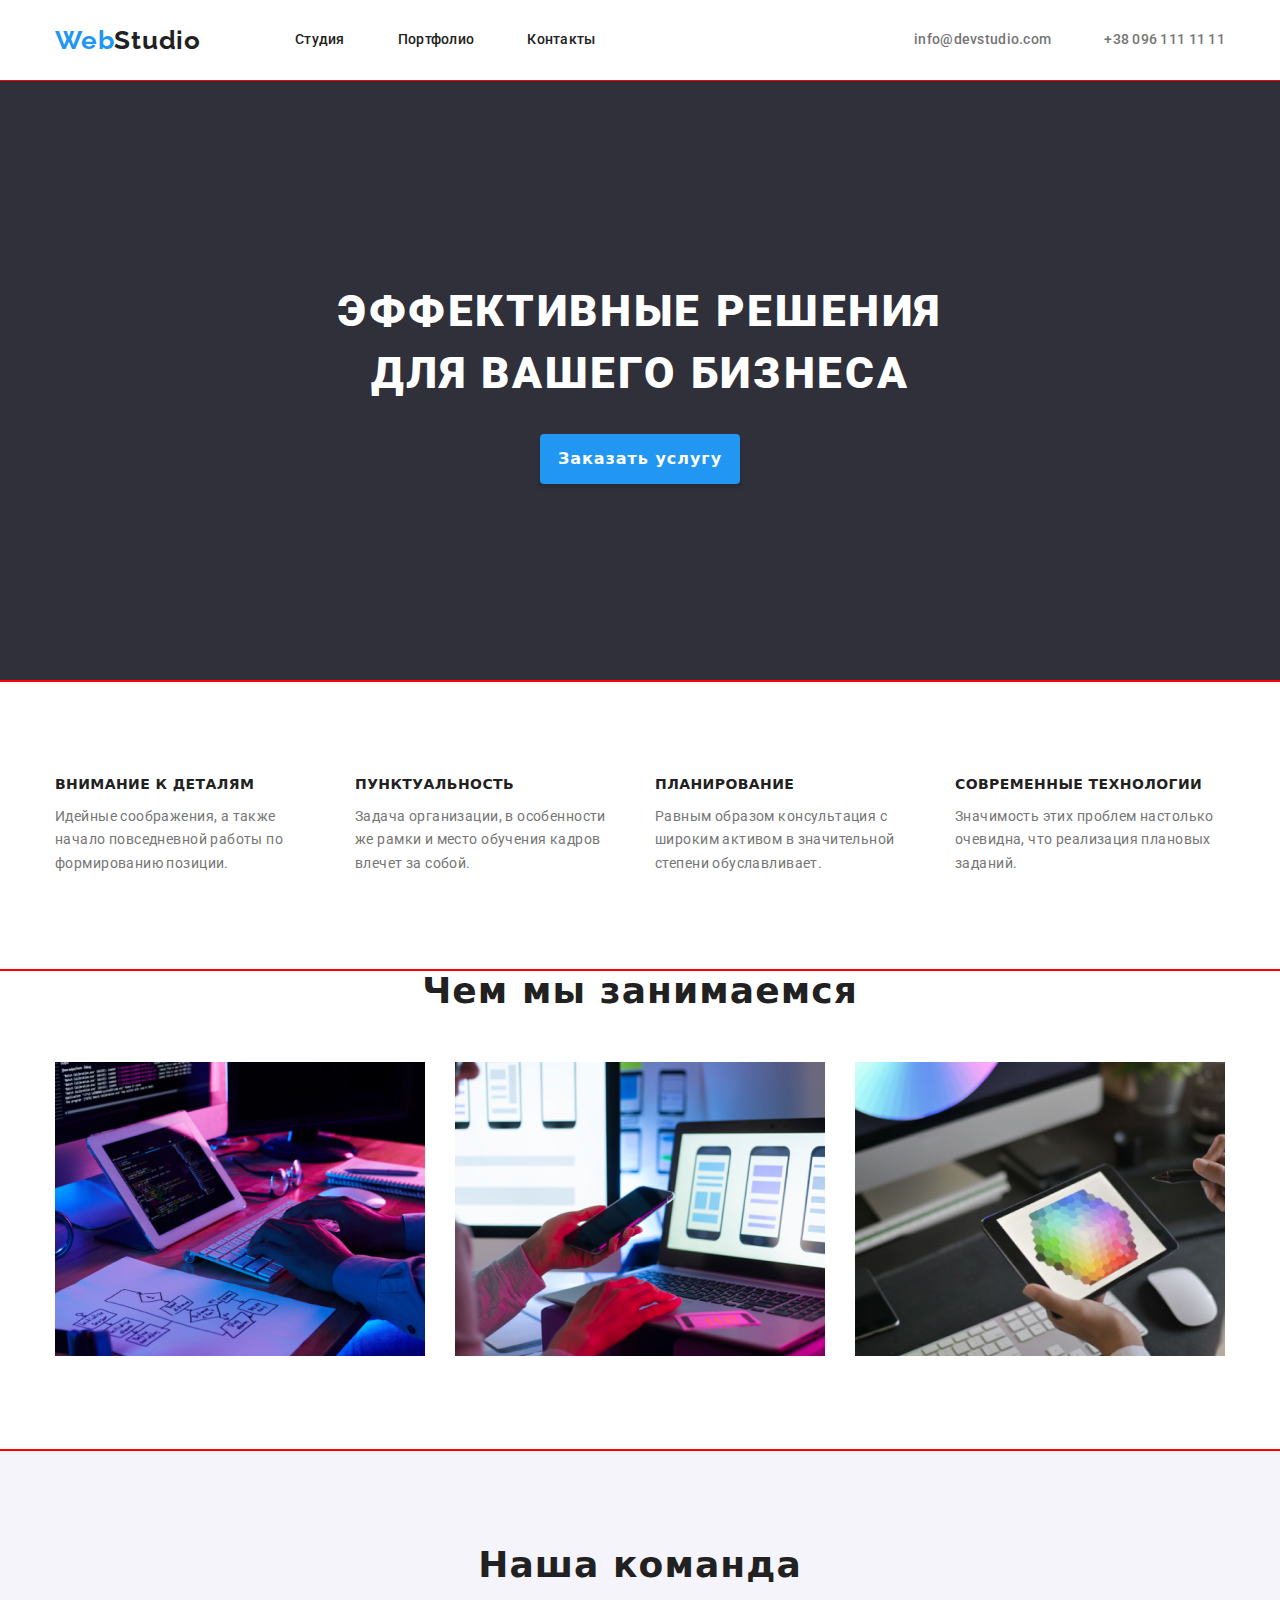
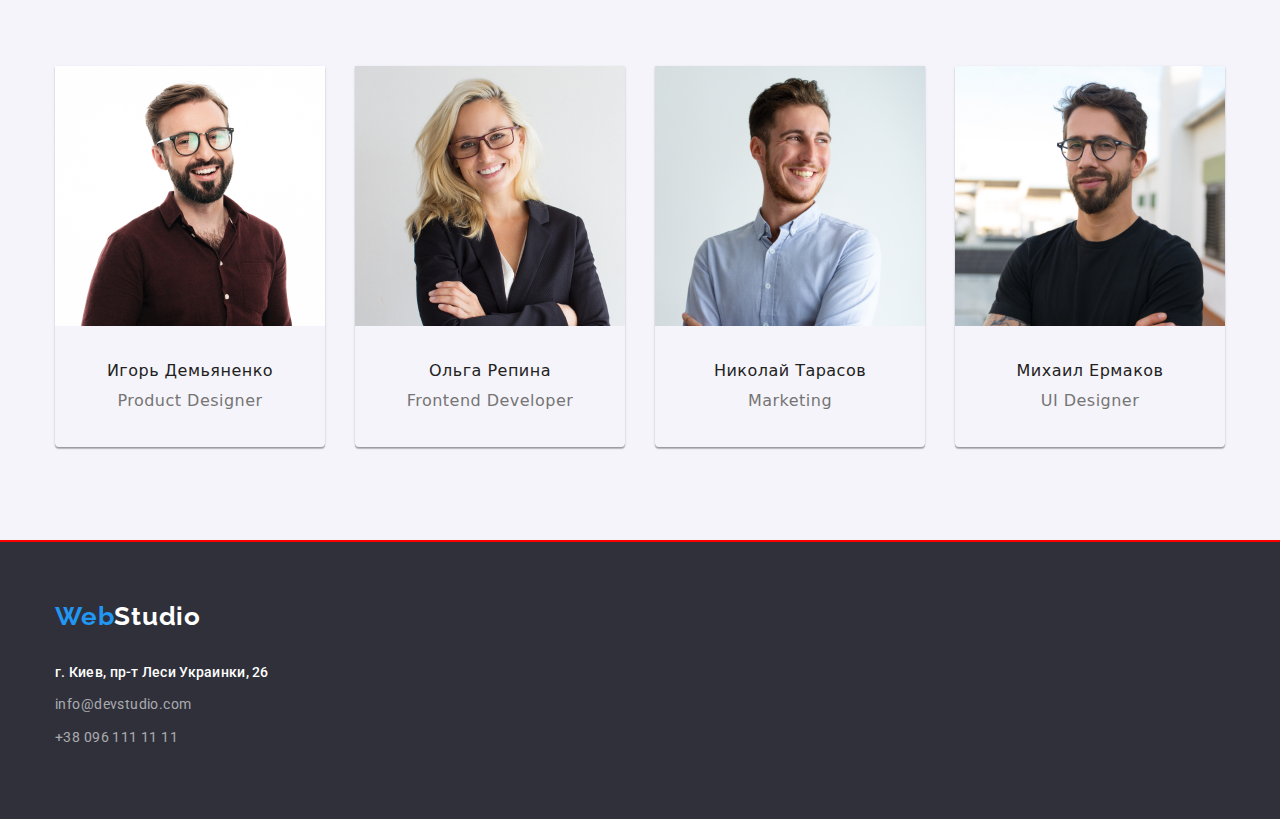
==== commit c09036ed: "ы" ====
--- a/index.html
+++ b/index.html
@@ -137,5 +137,4 @@
         </div>
 </footer>
 </body>
-</html>
-
+</html>--- a/css/styles.css
+++ b/css/styles.css
@@ -401,7 +401,7 @@
   flex-wrap: wrap;
   padding: 0;
   list-style: none;
-  /* justify-content: space-between; */
+  justify-content: space-between;
   text-align: left;
   cursor: pointer;
   gap: 30px;
@@ -421,10 +421,10 @@
   border: 1px solid #EEEE;
 border-radius: 0px 0px 4px 4px;
 }
-/* .meta-photo{
+.meta-photo{
   margin-bottom: 30px;
   max-width: 370px;
-} */
+}
 .header{
   border-bottom: 1px solid #EEEE;
 }
@@ -441,4 +441,9 @@
 }
 .container-peculiarities section{
   padding: 94px 0;
+}
+.main-work{
+  display: flex;
+  justify-content: center;
+  gap: 30px;
 }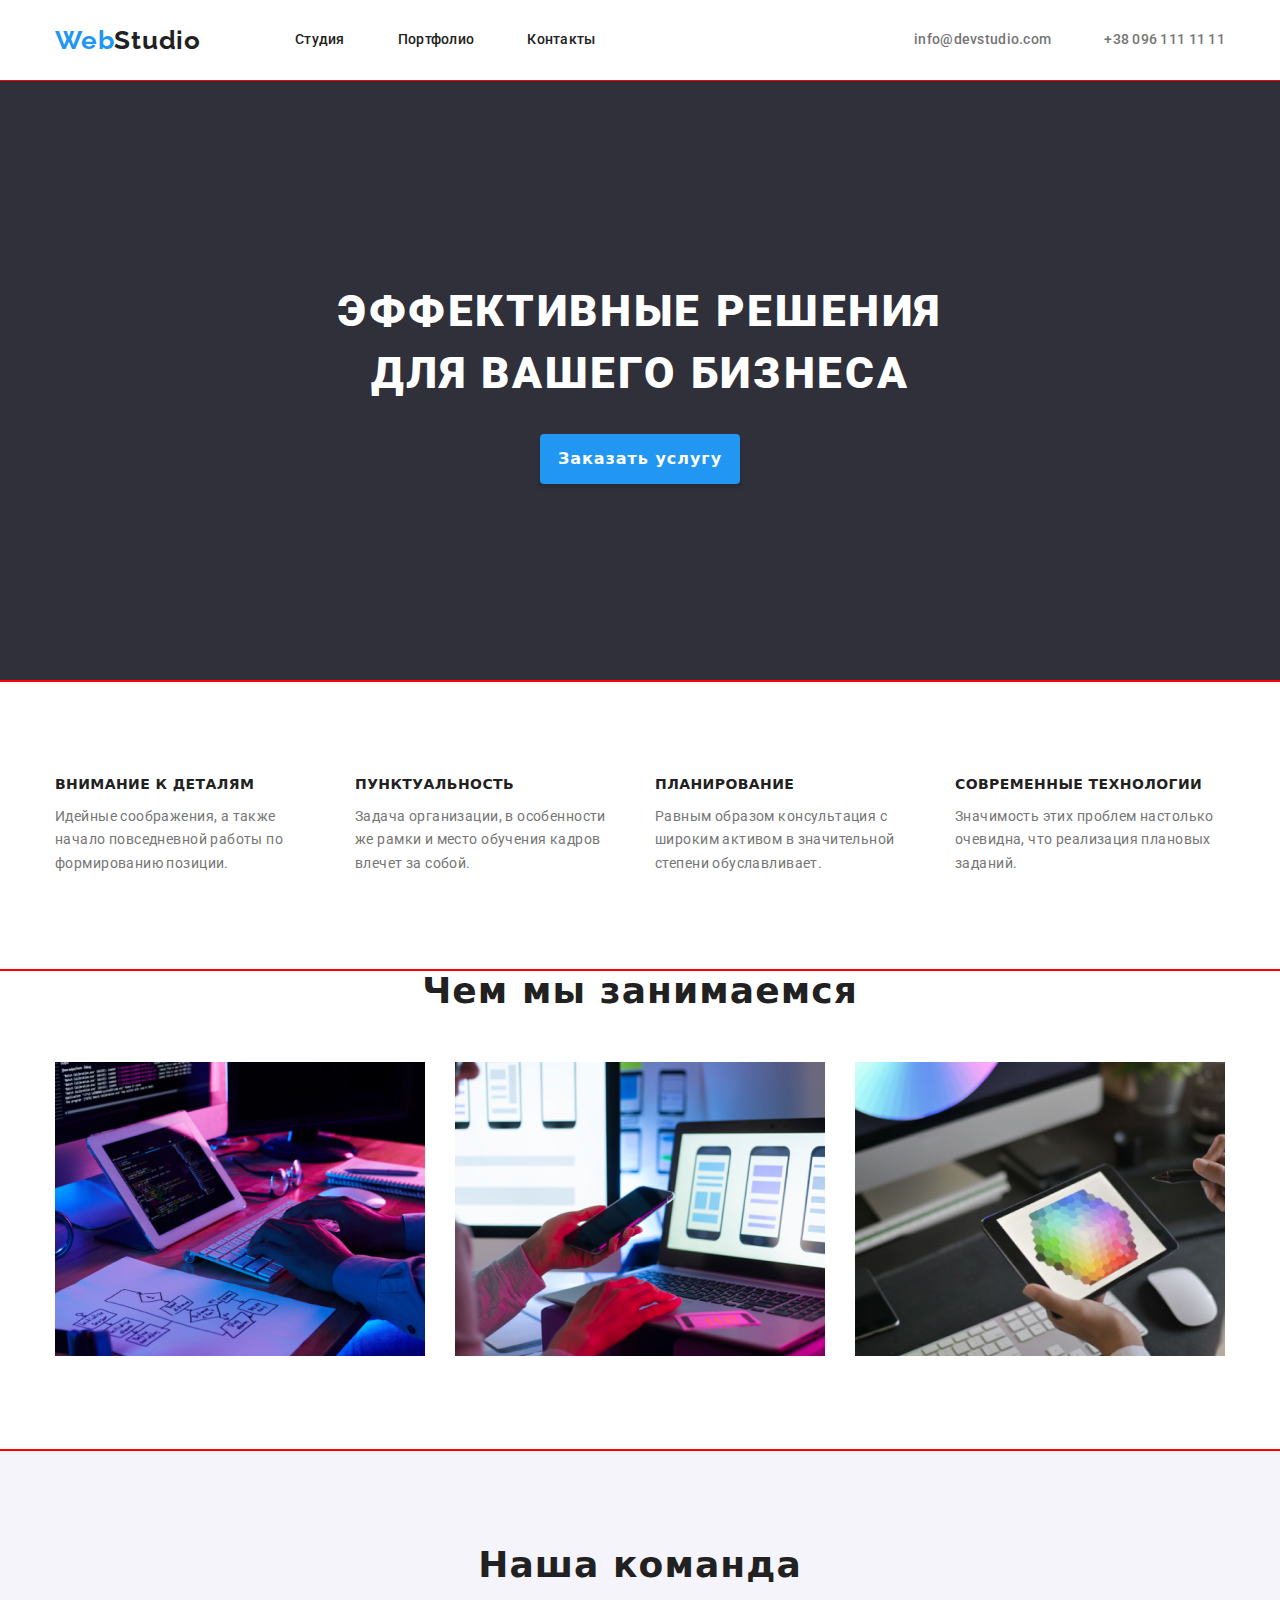
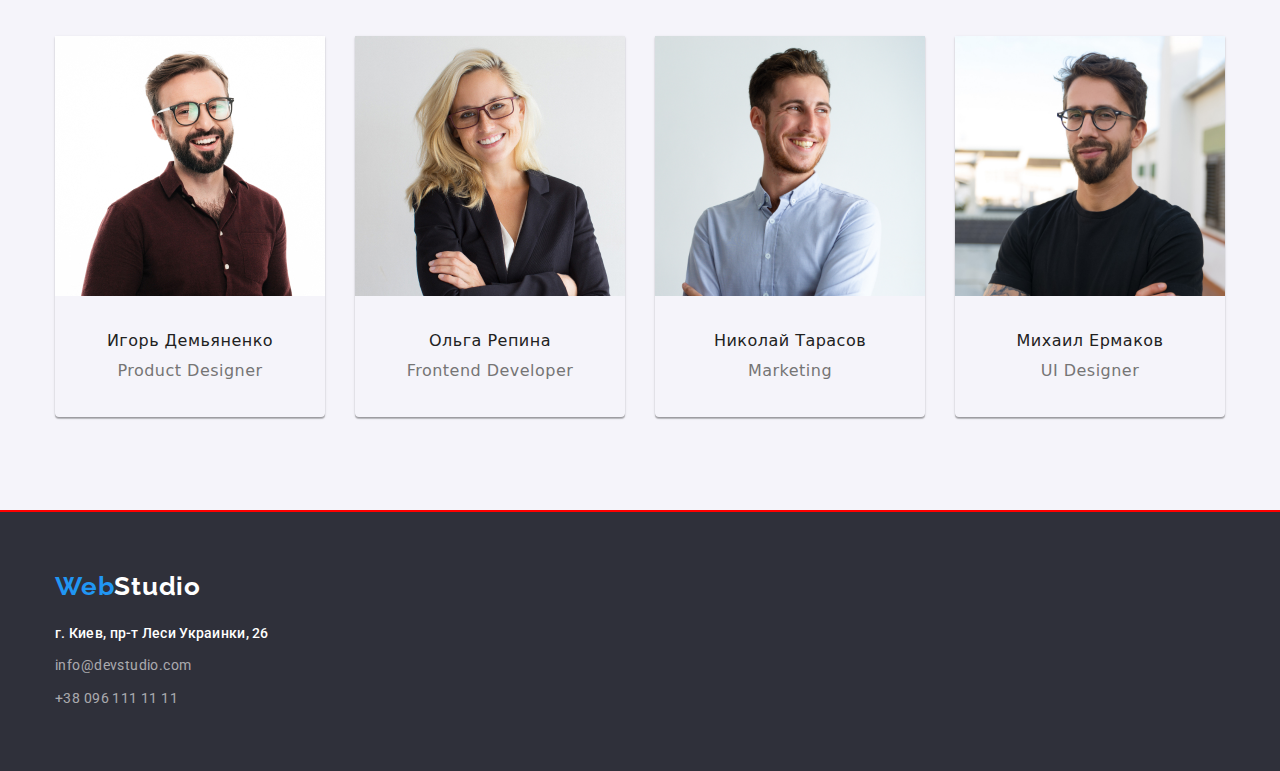
==== commit a2690133: "ы" ====
--- a/index.html
+++ b/index.html
@@ -137,4 +137,5 @@
         </div>
 </footer>
 </body>
-</html>+</html>
+
--- a/css/styles.css
+++ b/css/styles.css
@@ -353,31 +353,21 @@
   justify-content: space-between;
   gap: 30px;
 }
-.name-main {
-  display: flex;
-  margin-bottom: 30px;
-  text-align: center;
-  justify-content: space-around;
-}
-.
--work {
+.work {
   padding: 0;
   display: flex;
   justify-content: space-between;
-}
-
-.list-m {
-  padding: 0;
 }
 
 .list-m {
   display: flex;
   flex-basis: calc(100% / 4);
   flex-wrap: wrap;
-  padding: 0;
   list-style: none;
-  justify-content: space-between;
   text-align: center;
+  justify-content: center;
+  gap: 30px;
+}
 }
 
 .footer-informations {
@@ -388,13 +378,6 @@
   padding-top: 60px;
   padding-bottom: 60px;
 }
-
-.contact {
-  padding: 0;
-  padding-bottom: 9px;
-
-}
-
 .metas{
   display: flex;
   flex-basis: calc(100% / 9);
@@ -422,14 +405,14 @@
 border-radius: 0px 0px 4px 4px;
 }
 .meta-photo{
-  margin-bottom: 30px;
+  /* margin-bottom: 30px; */
   max-width: 370px;
 }
 .header{
   border-bottom: 1px solid #EEEE;
 }
 .logo-footer2, .logo-footer3{
-  padding-bottom: 9px;
+  margin-bottom: 9px;
 }
 .name-m{
   padding-bottom: 30px;
@@ -446,4 +429,4 @@
   display: flex;
   justify-content: center;
   gap: 30px;
-}+}
